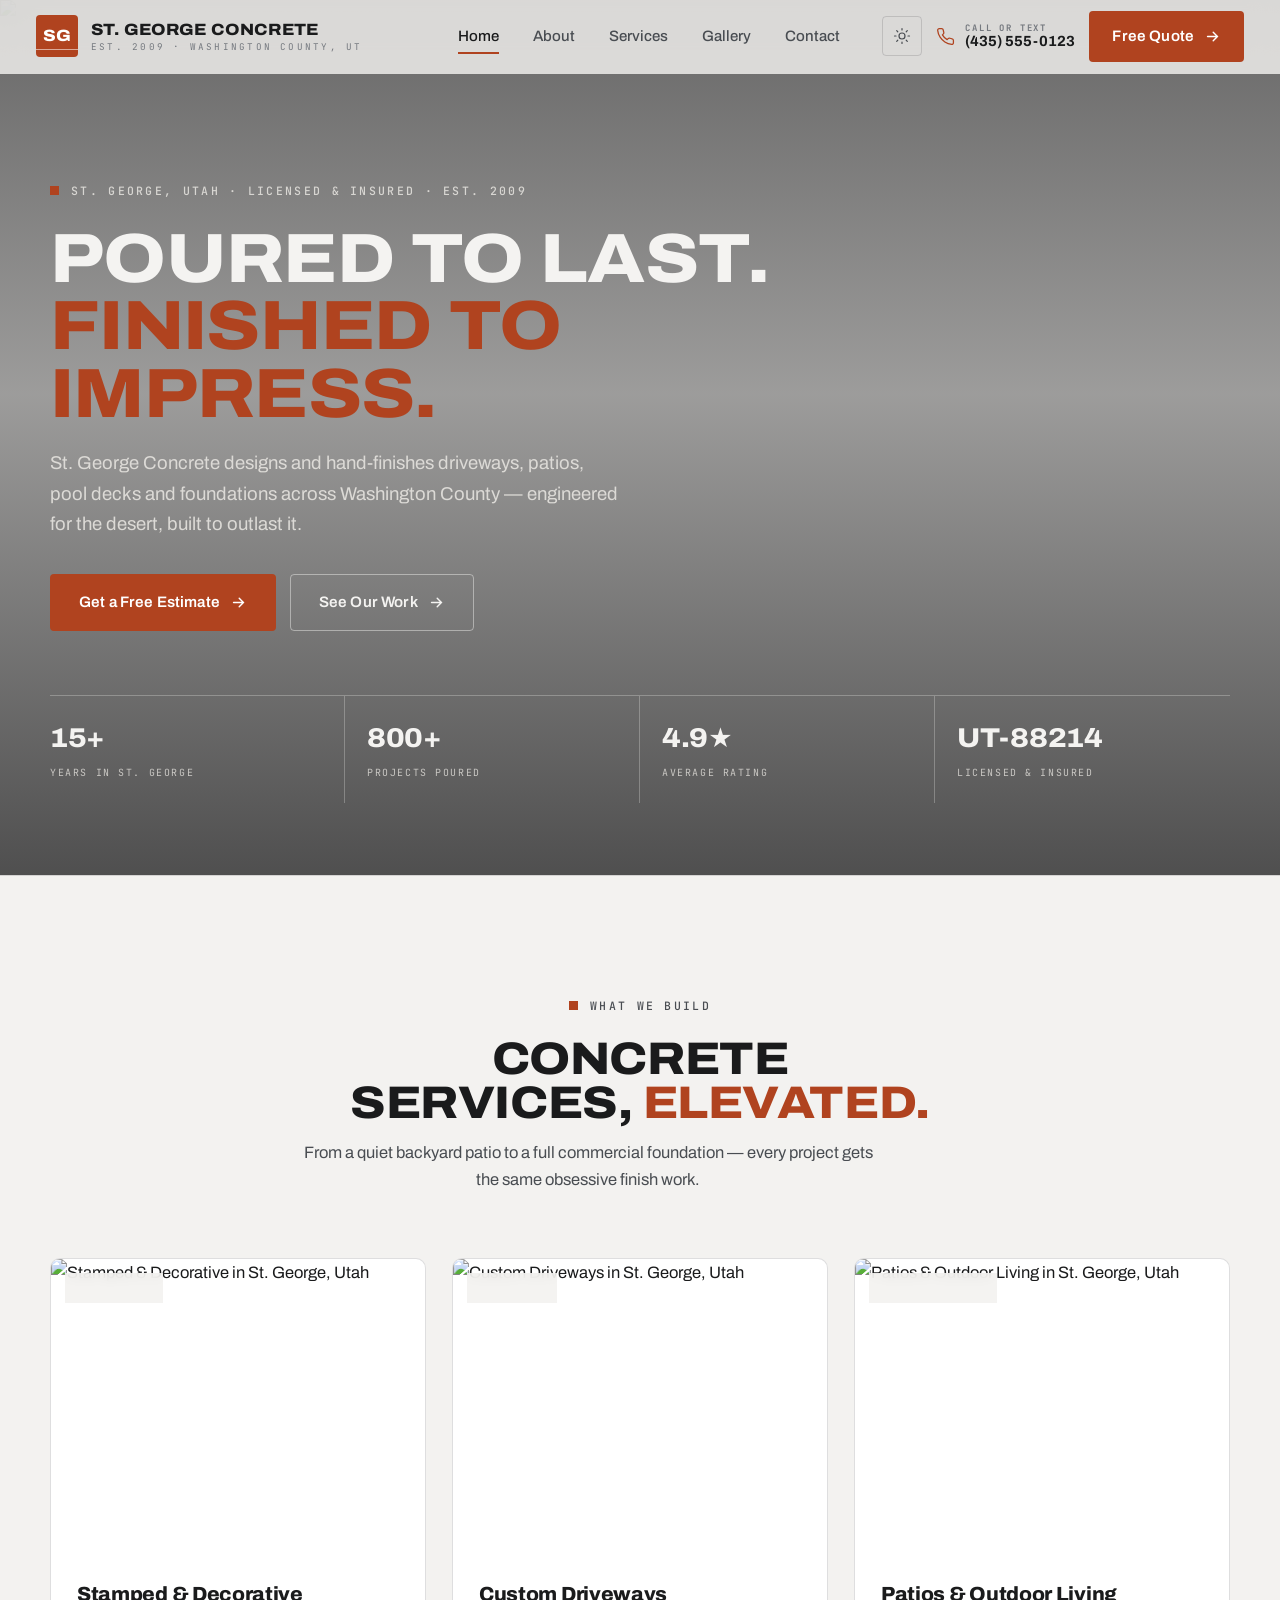
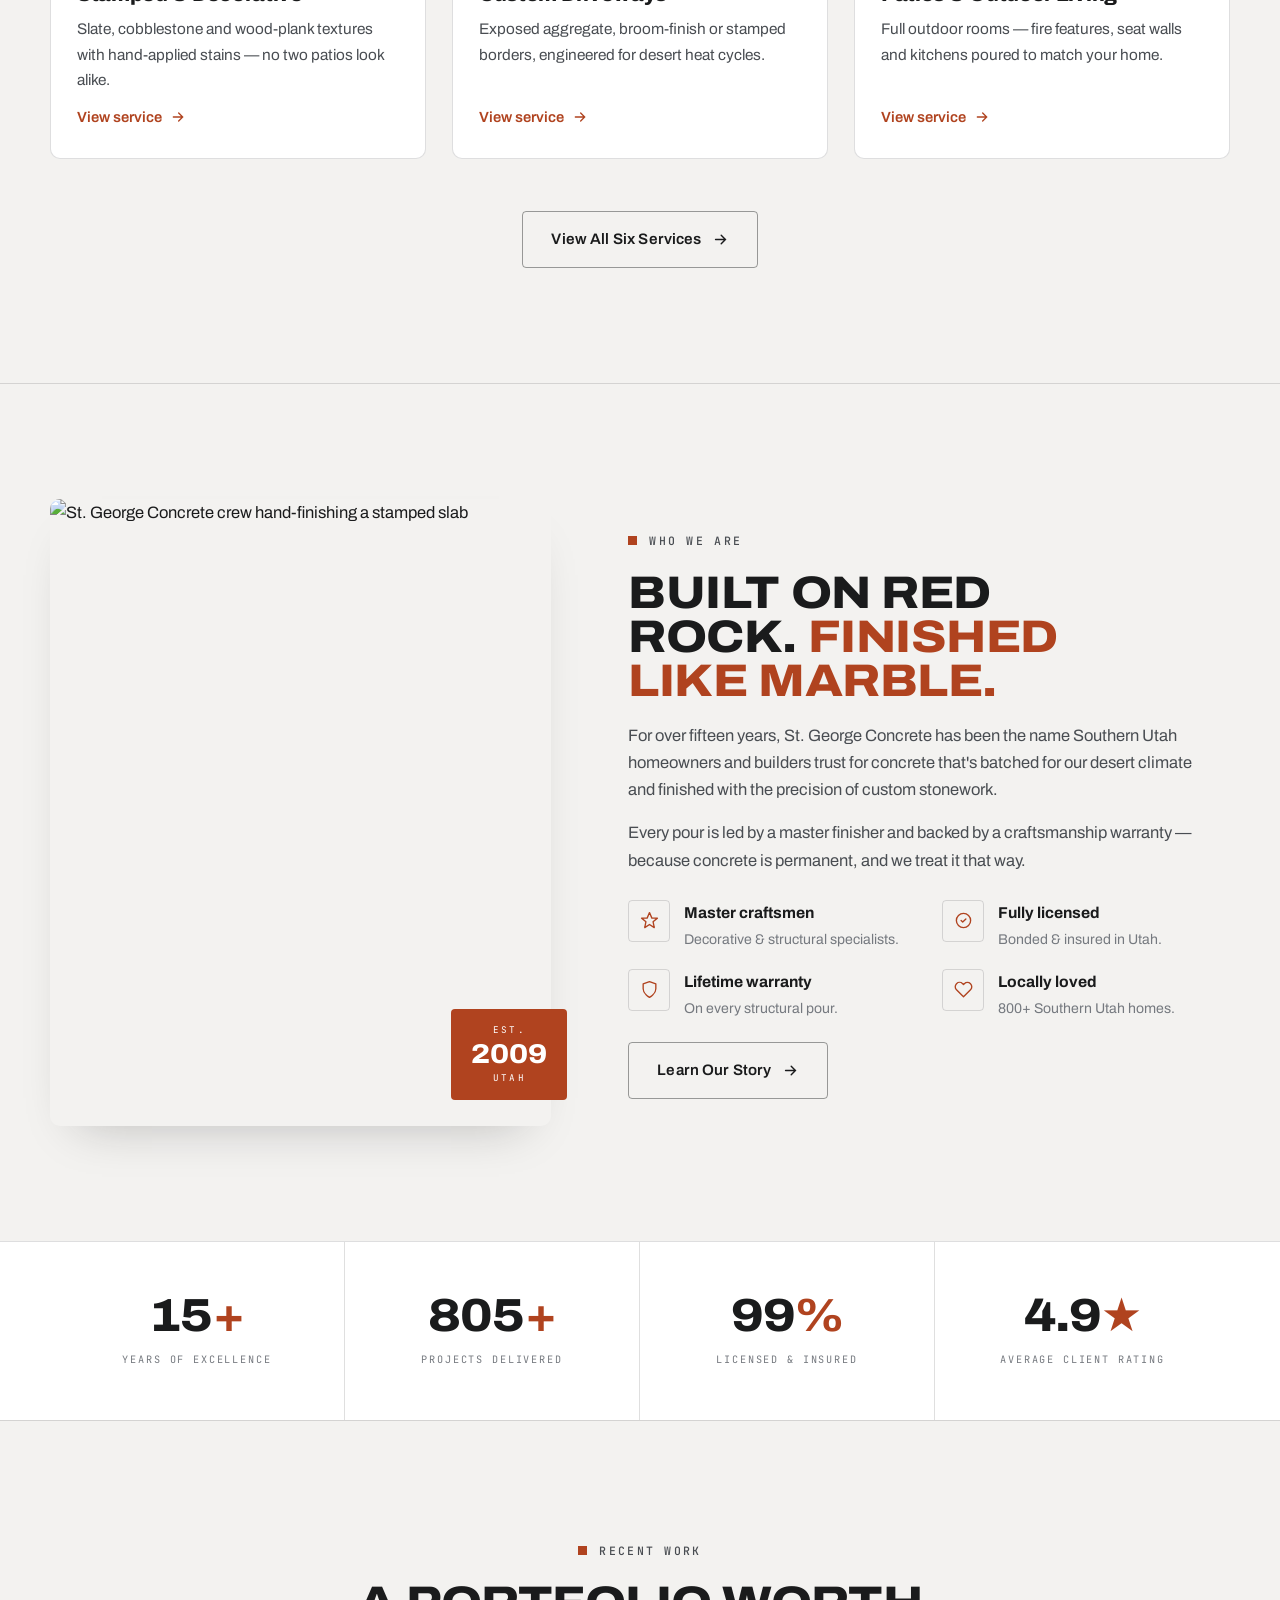
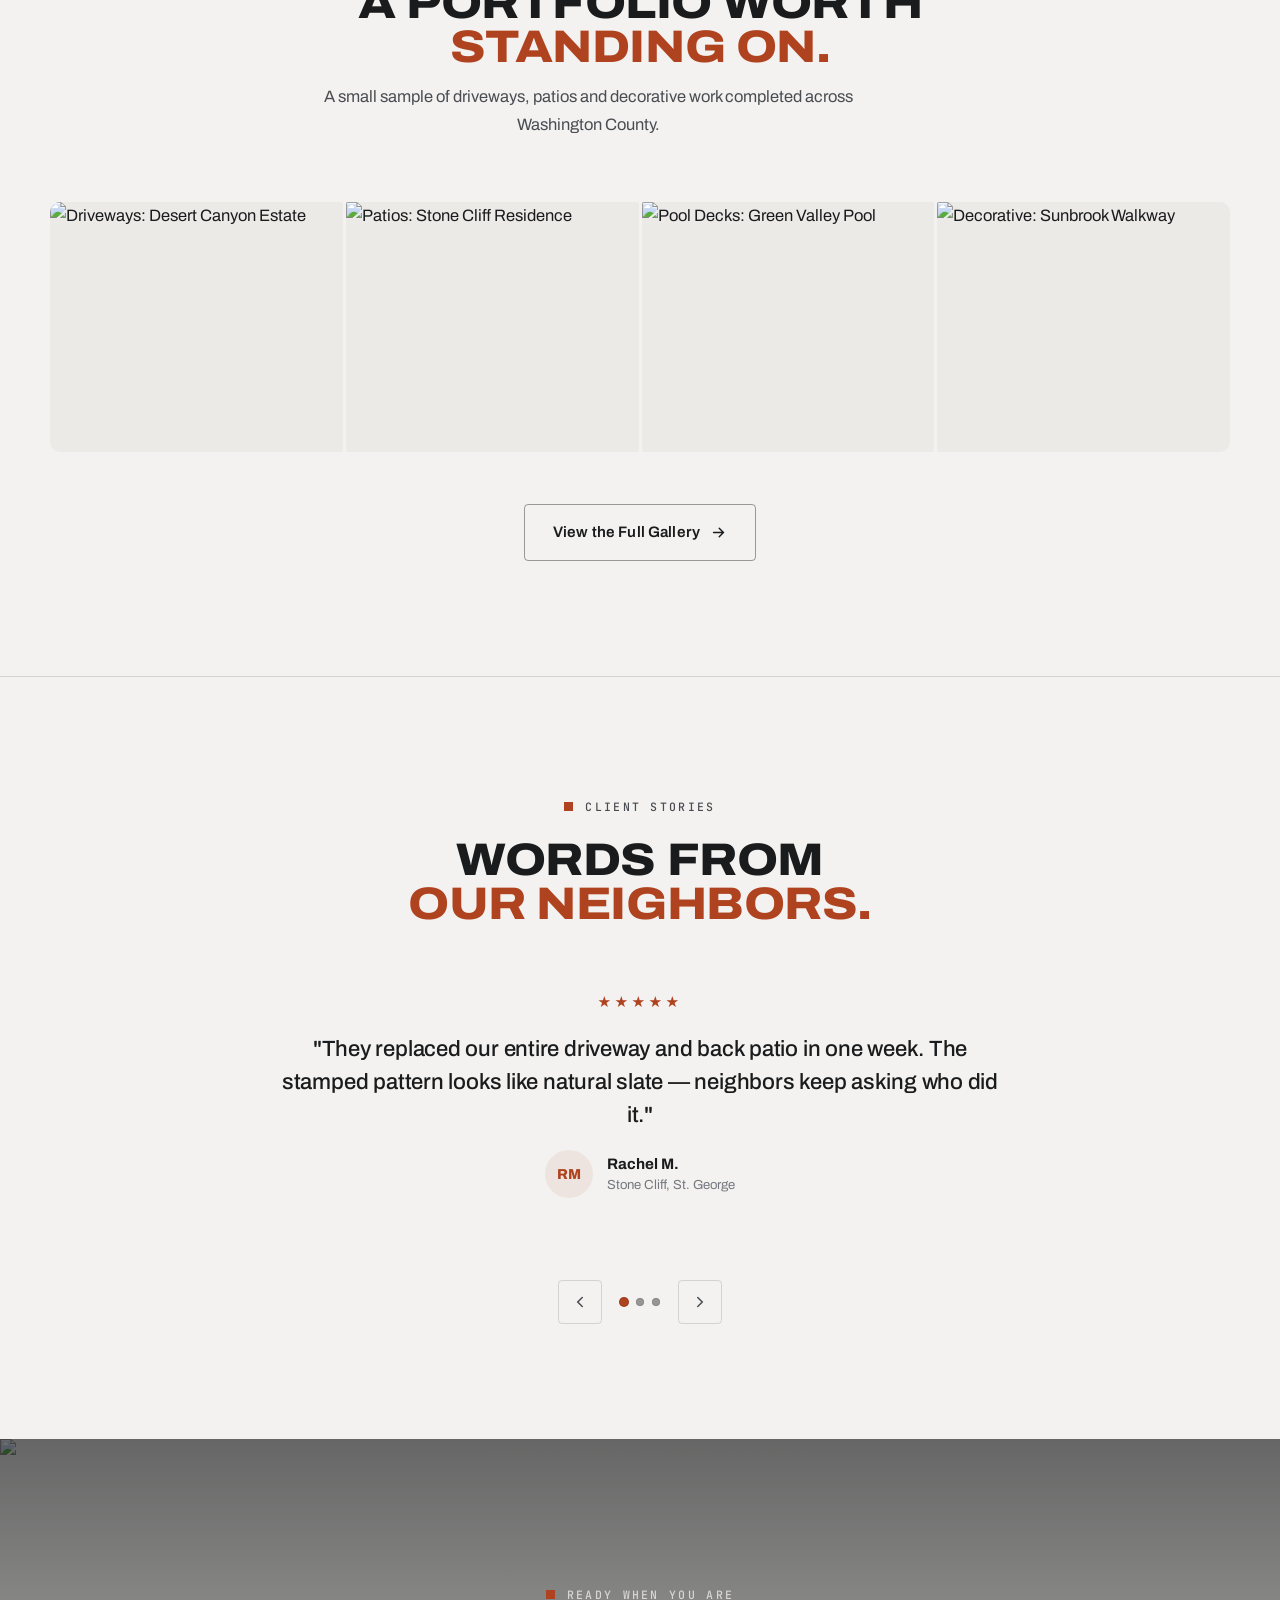
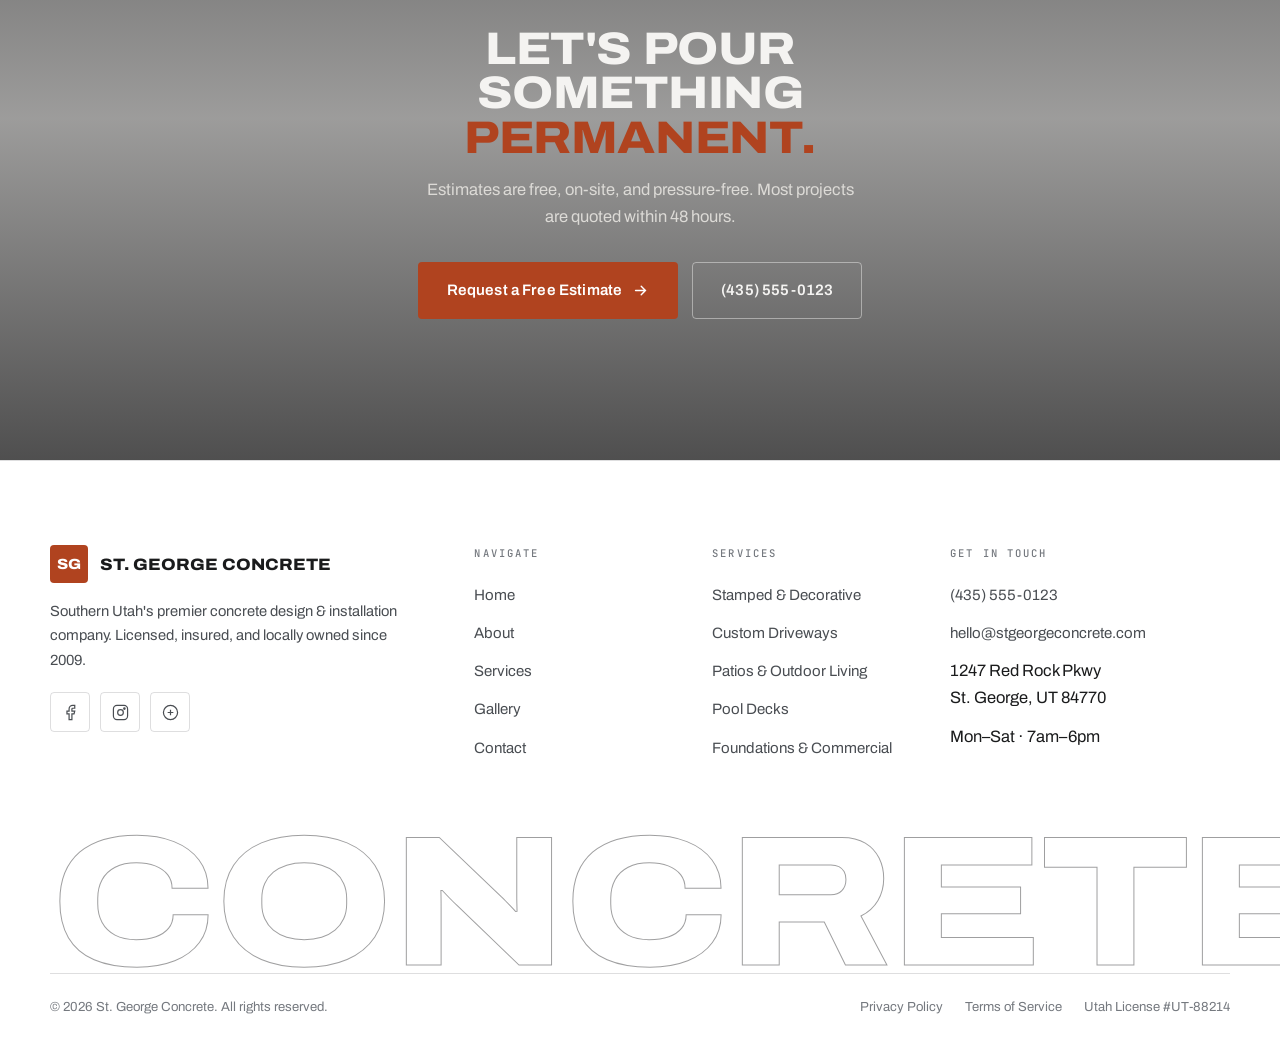
==== index.html @ 63bf6615 "Add files via upload" ====
<!DOCTYPE html>
<html lang="en">
<head>
<meta charset="UTF-8">
<script>(function(){try{var t=localStorage.getItem('sg-theme');if(!t){t=(window.matchMedia&&window.matchMedia('(prefers-color-scheme: dark)').matches)?'dark':'light';}document.documentElement.setAttribute('data-theme',t);}catch(e){document.documentElement.setAttribute('data-theme','light');}})();</script>
<meta name="viewport" content="width=device-width, initial-scale=1.0">
<title>St. George Concrete | Premium Concrete in St. George, Utah</title>
<meta name="description" content="Southern Utah's premier concrete design & installation company. Stamped concrete, driveways, patios, pool decks & more. Licensed, insured, 15+ years.">
<link rel="preconnect" href="https://fonts.googleapis.com">
<link rel="preconnect" href="https://fonts.gstatic.com" crossorigin>
<link href="https://fonts.googleapis.com/css2?family=Archivo:ital,wdth,wght@0,62..125,100..900;1,62..125,100..900&family=JetBrains+Mono:wght@400;500;600&display=swap" rel="stylesheet">
<link rel="icon" href="data:image/svg+xml,%3Csvg xmlns='http://www.w3.org/2000/svg' viewBox='0 0 100 100'%3E%3Crect width='100' height='100' rx='14' fill='%23B0431F'/%3E%3Ctext x='50' y='66' font-size='46' font-family='Arial,Helvetica,sans-serif' font-weight='800' fill='%23ffffff' text-anchor='middle'%3ESG%3C/text%3E%3C/svg%3E">
<link rel="stylesheet" href="styles.css">
</head>
<body>
<a class="skip-link" href="#main">Skip to content</a>
<header id="site-header">
  <div class="container nav-inner">
    <a href="index.html" class="logo" aria-label="St. George Concrete — home">
      <span class="mark" aria-hidden="true">SG</span>
      <span class="word"><b>St. George Concrete</b><small>Est. 2009 · Washington County, UT</small></span>
    </a>
    <nav class="nav-links" aria-label="Primary">
      <a href="index.html" class="active" aria-current="page">Home</a>
      <a href="about.html">About</a>
      <a href="services.html">Services</a>
      <a href="gallery.html">Gallery</a>
      <a href="contact.html">Contact</a>
    </nav>
    <div class="nav-right">
      <button class="theme-toggle" id="themeToggle" aria-label="Toggle light and dark mode" aria-pressed="false">
        <svg class="icon-sun" viewBox="0 0 24 24" fill="none" stroke="currentColor" stroke-width="1.6" stroke-linecap="round" stroke-linejoin="round" aria-hidden="true"><circle cx="12" cy="12" r="4"/><path d="M12 2v2M12 20v2M4.93 4.93l1.41 1.41M17.66 17.66l1.41 1.41M2 12h2M20 12h2M4.93 19.07l1.41-1.41M17.66 6.34l1.41-1.41"/></svg>
        <svg class="icon-moon" viewBox="0 0 24 24" fill="none" stroke="currentColor" stroke-width="1.6" stroke-linecap="round" stroke-linejoin="round" aria-hidden="true"><path d="M21 12.79A9 9 0 1111.21 3 7 7 0 0021 12.79z"/></svg>
      </button>
      <a href="tel:4355550123" class="nav-phone">
        <svg viewBox="0 0 24 24" fill="none" stroke-width="1.6" stroke-linecap="round" stroke-linejoin="round" aria-hidden="true"><path d="M22 16.92v3a2 2 0 0 1-2.18 2 19.79 19.79 0 0 1-8.63-3.07 19.5 19.5 0 0 1-6-6 19.79 19.79 0 0 1-3.07-8.67A2 2 0 0 1 4.11 2h3a2 2 0 0 1 2 1.72c.127.96.361 1.903.7 2.81a2 2 0 0 1-.45 2.11L8.09 9.91a16 16 0 0 0 6 6l1.27-1.27a2 2 0 0 1 2.11-.45c.907.339 1.85.573 2.81.7A2 2 0 0 1 22 16.92z"/></svg>
        <span><small>Call or text</small>(435) 555-0123</span>
      </a>
      <a href="contact.html" class="btn btn-solid" style="padding:12px 22px;">
        <span>Free Quote</span>
        <svg viewBox="0 0 24 24" fill="none" stroke="currentColor" stroke-width="2" stroke-linecap="round" aria-hidden="true"><path d="M5 12h14M13 6l6 6-6 6"/></svg>
      </a>
      <button class="burger" id="burger" aria-label="Open menu" aria-expanded="false" aria-controls="mobilePanel"><span></span><span></span><span></span></button>
    </div>
  </div>
  <div class="mobile-panel" id="mobilePanel">
    <a href="index.html" class="active" aria-current="page">Home</a>
    <a href="about.html">About</a>
    <a href="services.html">Services</a>
    <a href="gallery.html">Gallery</a>
    <a href="contact.html">Contact</a>
    <a href="contact.html" class="btn btn-solid">Get a Free Quote</a>
  </div>
</header>
<div class="overlay-dim" id="overlayDim"></div>

<main id="main">

  <section class="hero">
    <div class="hero-bg">
      <img src="concrete.png" data-file="concrete.png" data-w="1920" data-h="1080" data-label="Hero — luxury stamped concrete patio, wide shot" alt="Luxury stamped concrete patio by St. George Concrete" loading="lazy">
    </div>
    <div class="container hero-inner">
      <div class="eyebrow">St. George, Utah · Licensed &amp; Insured · Est. 2009</div>
      <h1>Poured to last.<br><em>Finished to impress.</em></h1>
      <p class="lead">St. George Concrete designs and hand-finishes driveways, patios, pool decks and foundations across Washington County — engineered for the desert, built to outlast it.</p>
      <div class="hero-cta">
        <a href="contact.html" class="btn btn-solid"><span>Get a Free Estimate</span><svg viewBox="0 0 24 24" fill="none" stroke="currentColor" stroke-width="2" stroke-linecap="round" aria-hidden="true"><path d="M5 12h14M13 6l6 6-6 6"/></svg></a>
        <a href="gallery.html" class="btn btn-outline"><span>See Our Work</span><svg viewBox="0 0 24 24" fill="none" stroke="currentColor" stroke-width="2" stroke-linecap="round" aria-hidden="true"><path d="M5 12h14M13 6l6 6-6 6"/></svg></a>
      </div>
      <div class="hero-ticket">
        <div class="cell"><b>15+</b><span>Years in St. George</span></div>
        <div class="cell"><b>800+</b><span>Projects poured</span></div>
        <div class="cell"><b>4.9★</b><span>Average rating</span></div>
        <div class="cell"><b>UT-88214</b><span>Licensed &amp; insured</span></div>
      </div>
    </div>
  </section>

  <section class="section">
    <div class="container">
      <div class="section-head center reveal">
        <div class="eyebrow">What we build</div>
        <h2 class="section-title">Concrete services, <em>elevated.</em></h2>
        <p class="section-sub">From a quiet backyard patio to a full commercial foundation — every project gets the same obsessive finish work.</p>
      </div>
      <div class="services-grid">
        <article class="service-card reveal-scale d1">
          <div class="service-media">
            <img src="concrete3.png" data-file="concrete3.png" data-w="800" data-h="640" data-label="Service — Decorative" alt="Stamped &amp; Decorative in St. George, Utah" loading="lazy">
            <span class="service-tag">Decorative</span>
          </div>
          <div class="service-body">
            <h3>Stamped &amp; Decorative</h3>
            <p>Slate, cobblestone and wood-plank textures with hand-applied stains — no two patios look alike.</p>
            <a href="services.html" class="service-link"><span>View service</span><svg viewBox="0 0 24 24" fill="none" stroke="currentColor" stroke-width="2" stroke-linecap="round" aria-hidden="true"><path d="M5 12h14M13 6l6 6-6 6"/></svg></a>
          </div>
        </article>

        <article class="service-card reveal-scale d2">
          <div class="service-media">
            <img src="concrete4.png" data-file="concrete4.png" data-w="800" data-h="640" data-label="Service — Driveways" alt="Custom Driveways in St. George, Utah" loading="lazy">
            <span class="service-tag">Driveways</span>
          </div>
          <div class="service-body">
            <h3>Custom Driveways</h3>
            <p>Exposed aggregate, broom-finish or stamped borders, engineered for desert heat cycles.</p>
            <a href="services.html" class="service-link"><span>View service</span><svg viewBox="0 0 24 24" fill="none" stroke="currentColor" stroke-width="2" stroke-linecap="round" aria-hidden="true"><path d="M5 12h14M13 6l6 6-6 6"/></svg></a>
          </div>
        </article>

        <article class="service-card reveal-scale d3">
          <div class="service-media">
            <img src="concrete5.png" data-file="concrete5.png" data-w="800" data-h="640" data-label="Service — Outdoor living" alt="Patios &amp; Outdoor Living in St. George, Utah" loading="lazy">
            <span class="service-tag">Outdoor living</span>
          </div>
          <div class="service-body">
            <h3>Patios &amp; Outdoor Living</h3>
            <p>Full outdoor rooms — fire features, seat walls and kitchens poured to match your home.</p>
            <a href="services.html" class="service-link"><span>View service</span><svg viewBox="0 0 24 24" fill="none" stroke="currentColor" stroke-width="2" stroke-linecap="round" aria-hidden="true"><path d="M5 12h14M13 6l6 6-6 6"/></svg></a>
          </div>
        </article>

      </div>
      <div style="text-align:center; margin-top:52px;">
        <a href="services.html" class="btn btn-outline"><span>View All Six Services</span><svg viewBox="0 0 24 24" fill="none" stroke="currentColor" stroke-width="2" stroke-linecap="round" aria-hidden="true"><path d="M5 12h14M13 6l6 6-6 6"/></svg></a>
      </div>
    </div>
  </section>

  <section class="section">
    <div class="container about-grid">
      <div class="about-media reveal-left">
        <div class="img-wrap">
          <img src="concrete2.png" data-file="concrete2.png" data-w="900" data-h="1125" data-label="About — crew finishing a stamped concrete slab" alt="St. George Concrete crew hand-finishing a stamped slab" loading="lazy">
        </div>
        <div class="about-badge"><span>EST.</span><b>2009</b><span>UTAH</span></div>
      </div>
      <div class="about-copy reveal-right">
        <div class="eyebrow">Who we are</div>
        <h2 class="section-title">Built on red rock. <em>Finished like marble.</em></h2>
        <p>For over fifteen years, St. George Concrete has been the name Southern Utah homeowners and builders trust for concrete that's batched for our desert climate and finished with the precision of custom stonework.</p>
        <p>Every pour is led by a master finisher and backed by a craftsmanship warranty — because concrete is permanent, and we treat it that way.</p>
        <div class="about-points">
          <div class="about-point">
            <div class="ic"><svg viewBox="0 0 24 24" fill="none" stroke="currentColor" stroke-width="1.7" stroke-linecap="round" stroke-linejoin="round" aria-hidden="true"><path d="M12 2l3 7h7l-5.5 4.5L18 21l-6-4-6 4 1.5-7.5L2 9h7z"/></svg></div>
            <div><b>Master craftsmen</b><p>Decorative &amp; structural specialists.</p></div>
          </div>
          <div class="about-point">
            <div class="ic"><svg viewBox="0 0 24 24" fill="none" stroke="currentColor" stroke-width="1.7" stroke-linecap="round" stroke-linejoin="round" aria-hidden="true"><circle cx="12" cy="12" r="9"/><path d="M9 12l2 2 4-4"/></svg></div>
            <div><b>Fully licensed</b><p>Bonded &amp; insured in Utah.</p></div>
          </div>
          <div class="about-point">
            <div class="ic"><svg viewBox="0 0 24 24" fill="none" stroke="currentColor" stroke-width="1.7" stroke-linecap="round" stroke-linejoin="round" aria-hidden="true"><path d="M12 22s8-4.5 8-11V5l-8-3-8 3v6c0 6.5 8 11 8 11z"/></svg></div>
            <div><b>Lifetime warranty</b><p>On every structural pour.</p></div>
          </div>
          <div class="about-point">
            <div class="ic"><svg viewBox="0 0 24 24" fill="none" stroke="currentColor" stroke-width="1.7" stroke-linecap="round" stroke-linejoin="round" aria-hidden="true"><path d="M20.84 4.61a5.5 5.5 0 0 0-7.78 0L12 5.67l-1.06-1.06a5.5 5.5 0 1 0-7.78 7.78L12 21.23l8.84-8.84a5.5 5.5 0 0 0 0-7.78z"/></svg></div>
            <div><b>Locally loved</b><p>800+ Southern Utah homes.</p></div>
          </div>
        </div>
        <a href="about.html" class="btn btn-outline" style="margin-top:14px;"><span>Learn Our Story</span><svg viewBox="0 0 24 24" fill="none" stroke="currentColor" stroke-width="2" stroke-linecap="round" aria-hidden="true"><path d="M5 12h14M13 6l6 6-6 6"/></svg></a>
      </div>
    </div>
  </section>

  <section class="stats-band">
    <div class="container stats-grid">
      <div class="stat-card reveal"><div class="stat-num"><span class="count" data-target="15">0</span><span class="suffix">+</span></div><div class="stat-label">Years of excellence</div></div>
      <div class="stat-card reveal d1"><div class="stat-num"><span class="count" data-target="812">0</span><span class="suffix">+</span></div><div class="stat-label">Projects delivered</div></div>
      <div class="stat-card reveal d2"><div class="stat-num"><span class="count" data-target="100">0</span><span class="suffix">%</span></div><div class="stat-label">Licensed &amp; insured</div></div>
      <div class="stat-card reveal d3"><div class="stat-num"><span class="count" data-target="49" data-decimal="1">0</span><span class="suffix">★</span></div><div class="stat-label">Average client rating</div></div>
    </div>
  </section>

  <section class="section">
    <div class="container">
      <div class="section-head center reveal">
        <div class="eyebrow">Recent work</div>
        <h2 class="section-title">A portfolio worth <em>standing on.</em></h2>
        <p class="section-sub">A small sample of driveways, patios and decorative work completed across Washington County.</p>
      </div>
      <div class="gallery-grid g-4 reveal">
        <a class="gallery-item" data-cat="driveways" href="gallery.html" aria-label="Driveways: Desert Canyon Estate — open gallery">
          <img src="concrete9.png" data-file="concrete9.png" data-w="800" data-h="1000" data-label="Gallery — Desert Canyon Estate" alt="Driveways: Desert Canyon Estate" loading="lazy">
          <div class="gallery-overlay"><div class="cat">Driveways</div><div class="ti">Desert Canyon Estate</div></div>
        </a>

        <a class="gallery-item" data-cat="patios" href="gallery.html" aria-label="Patios: Stone Cliff Residence — open gallery">
          <img src="concrete10.png" data-file="concrete10.png" data-w="1000" data-h="640" data-label="Gallery — Stone Cliff Residence" alt="Patios: Stone Cliff Residence" loading="lazy">
          <div class="gallery-overlay"><div class="cat">Patios</div><div class="ti">Stone Cliff Residence</div></div>
        </a>

        <a class="gallery-item" data-cat="pool-decks" href="gallery.html" aria-label="Pool Decks: Green Valley Pool — open gallery">
          <img src="concrete11.png" data-file="concrete11.png" data-w="700" data-h="640" data-label="Gallery — Green Valley Pool" alt="Pool Decks: Green Valley Pool" loading="lazy">
          <div class="gallery-overlay"><div class="cat">Pool Decks</div><div class="ti">Green Valley Pool</div></div>
        </a>

        <a class="gallery-item" data-cat="decorative" href="gallery.html" aria-label="Decorative: Sunbrook Walkway — open gallery">
          <img src="concrete12.png" data-file="concrete12.png" data-w="700" data-h="640" data-label="Gallery — Sunbrook Walkway" alt="Decorative: Sunbrook Walkway" loading="lazy">
          <div class="gallery-overlay"><div class="cat">Decorative</div><div class="ti">Sunbrook Walkway</div></div>
        </a>

      </div>
      <div style="text-align:center; margin-top:52px;">
        <a href="gallery.html" class="btn btn-outline"><span>View the Full Gallery</span><svg viewBox="0 0 24 24" fill="none" stroke="currentColor" stroke-width="2" stroke-linecap="round" aria-hidden="true"><path d="M5 12h14M13 6l6 6-6 6"/></svg></a>
      </div>
    </div>
  </section>

  <section class="section">
    <div class="container">
      <div class="section-head center reveal">
        <div class="eyebrow">Client stories</div>
        <h2 class="section-title">Words from <em>our neighbors.</em></h2>
      </div>
      <div class="tm-wrap reveal">
        <div class="tm-track" id="tmTrack">
          <div class="tm-slide active">
            <div class="tm-stars" aria-hidden="true">★★★★★</div>
            <p class="quote">"They replaced our entire driveway and back patio in one week. The stamped pattern looks like natural slate — neighbors keep asking who did it."</p>
            <div class="tm-person">
              <span class="initials" aria-hidden="true">RM</span>
              <div class="who"><b>Rachel M.</b><span>Stone Cliff, St. George</span></div>
            </div>
          </div>
          <div class="tm-slide">
            <div class="tm-stars" aria-hidden="true">★★★★★</div>
            <p class="quote">"Best bid, cleanest job site, and they finished a full day ahead of schedule. Our pool deck stays cool even in August."</p>
            <div class="tm-person">
              <span class="initials" aria-hidden="true">DT</span>
              <div class="who"><b>Derek T.</b><span>Green Valley, St. George</span></div>
            </div>
          </div>
          <div class="tm-slide">
            <div class="tm-stars" aria-hidden="true">★★★★★</div>
            <p class="quote">"As a builder I've used a lot of crews. St. George Concrete is the only one I trust on foundations for custom homes."</p>
            <div class="tm-person">
              <span class="initials" aria-hidden="true">ML</span>
              <div class="who"><b>Marcus L.</b><span>General Contractor, Washington</span></div>
            </div>
          </div>
        </div>
        <div class="tm-nav">
          <button id="tmPrev" aria-label="Previous testimonial"><svg viewBox="0 0 24 24" fill="none" stroke="currentColor" stroke-width="2" stroke-linecap="round" aria-hidden="true"><path d="M15 18l-6-6 6-6"/></svg></button>
          <div class="tm-dots" id="tmDots"></div>
          <button id="tmNext" aria-label="Next testimonial"><svg viewBox="0 0 24 24" fill="none" stroke="currentColor" stroke-width="2" stroke-linecap="round" aria-hidden="true"><path d="M9 18l6-6-6-6"/></svg></button>
        </div>
      </div>
    </div>
  </section>

  <section class="cta-banner">
    <div class="cta-bg">
      <img src="concrete15.png" data-file="concrete15.png" data-w="1920" data-h="1200" data-label="CTA banner — dusk shot of finished driveway" alt="Finished stamped concrete driveway at dusk" loading="lazy">
    </div>
    <div class="container cta-content reveal">
      <div class="eyebrow">Ready when you are</div>
      <h2 class="section-title">Let's pour something <em>permanent.</em></h2>
      <p>Estimates are free, on-site, and pressure-free. Most projects are quoted within 48 hours.</p>
      <div class="cta-actions">
        <a href="contact.html" class="btn btn-solid"><span>Request a Free Estimate</span><svg viewBox="0 0 24 24" fill="none" stroke="currentColor" stroke-width="2" stroke-linecap="round" aria-hidden="true"><path d="M5 12h14M13 6l6 6-6 6"/></svg></a>
        <a href="tel:4355550123" class="btn btn-outline"><span>(435) 555-0123</span></a>
      </div>
    </div>
  </section>

</main>

<footer>
  <div class="container">
    <div class="footer-grid">
      <div class="footer-col">
        <div class="footer-logo"><span class="mark" aria-hidden="true">SG</span> St. George Concrete</div>
        <p>Southern Utah's premier concrete design &amp; installation company. Licensed, insured, and locally owned since 2009.</p>
        <div class="footer-social">
          <a href="#" aria-label="Facebook"><svg viewBox="0 0 24 24" fill="none" stroke="currentColor" stroke-width="1.7" aria-hidden="true"><path d="M18 2h-3a5 5 0 00-5 5v3H7v4h3v8h4v-8h3l1-4h-4V7a1 1 0 011-1h3z"/></svg></a>
          <a href="#" aria-label="Instagram"><svg viewBox="0 0 24 24" fill="none" stroke="currentColor" stroke-width="1.7" aria-hidden="true"><rect x="2" y="2" width="20" height="20" rx="5"/><circle cx="12" cy="12" r="4"/><circle cx="17.5" cy="6.5" r="1"/></svg></a>
          <a href="#" aria-label="Google Business Profile"><svg viewBox="0 0 24 24" fill="none" stroke="currentColor" stroke-width="1.7" aria-hidden="true"><circle cx="12" cy="12" r="10"/><path d="M12 8v8M8 12h8"/></svg></a>
        </div>
      </div>
      <div class="footer-col">
        <h5>Navigate</h5>
        <ul>
          <li><a href="index.html">Home</a></li>
          <li><a href="about.html">About</a></li>
          <li><a href="services.html">Services</a></li>
          <li><a href="gallery.html">Gallery</a></li>
          <li><a href="contact.html">Contact</a></li>
        </ul>
      </div>
      <div class="footer-col">
        <h5>Services</h5>
        <ul>
          <li><a href="services.html">Stamped &amp; Decorative</a></li>
          <li><a href="services.html">Custom Driveways</a></li>
          <li><a href="services.html">Patios &amp; Outdoor Living</a></li>
          <li><a href="services.html">Pool Decks</a></li>
          <li><a href="services.html">Foundations &amp; Commercial</a></li>
        </ul>
      </div>
      <div class="footer-col">
        <h5>Get in touch</h5>
        <ul>
          <li><a href="tel:4355550123">(435) 555-0123</a></li>
          <li><a href="mailto:hello@stgeorgeconcrete.com">hello@stgeorgeconcrete.com</a></li>
          <li>1247 Red Rock Pkwy<br>St. George, UT 84770</li>
          <li>Mon–Sat · 7am–6pm</li>
        </ul>
      </div>
    </div>
    <div class="footer-big-word" aria-hidden="true">CONCRETE</div>
    <div class="footer-bottom">
      <p>© <span id="year">2026</span> St. George Concrete. All rights reserved.</p>
      <div class="legal">
        <a href="#">Privacy Policy</a>
        <a href="#">Terms of Service</a>
        <a href="#">Utah License #UT-88214</a>
      </div>
    </div>
  </div>
</footer>

<button id="top-btn" aria-label="Back to top">
  <svg viewBox="0 0 24 24" fill="none" stroke="currentColor" stroke-width="2" stroke-linecap="round" aria-hidden="true"><path d="M12 19V5M5 12l7-7 7 7"/></svg>
</button>

<script src="script.js"></script>
</body>
</html>
---- styles.css ----
/* ============================================================
   ST. GEORGE CONCRETE — site stylesheet
   Design system: "Scored Slab" — concrete-panel layout with
   control-joint hairlines, batch-ticket mono labels, and a
   red-rock oxide accent (St. George sandstone).
   ------------------------------------------------------------
   BRAND — edit these two blocks to match the client logo.
   ============================================================ */

:root{
  /* Light theme (default) */
  --bg:#F3F2F0;            /* slab white */
  --surface:#FFFFFF;       /* poured white */
  --surface-2:#EBEAE7;     /* cured gray */
  --ink:#1A1B1C;           /* formwork charcoal */
  --ink-2:#494D52;
  --muted:#75797F;
  --line:rgba(26,27,28,.14);
  --line-strong:rgba(26,27,28,.42);
  --accent:#B0431F;        /* red-rock oxide */
  --accent-hover:#9A3818;
  --on-accent:#FFFFFF;
  --accent-soft:rgba(176,67,31,.08);
  --scrim:linear-gradient(180deg,rgba(16,16,17,.62) 0%,rgba(16,16,17,.38) 45%,rgba(16,16,17,.72) 100%);
  --shadow:0 24px 48px -28px rgba(20,20,22,.28);
  --header-h:74px;
  --r:4px; --r-lg:10px;
  --ease:cubic-bezier(.22,.8,.24,1);
}
html[data-theme="dark"]{
  --bg:#101112;            /* night pour */
  --surface:#17181A;
  --surface-2:#1E2023;
  --ink:#F1F0ED;
  --ink-2:#C0C3C7;
  --muted:#8E9298;
  --line:rgba(241,240,237,.13);
  --line-strong:rgba(241,240,237,.38);
  --accent:#E05F36;
  --accent-hover:#EE744E;
  --on-accent:#141414;     /* safety-sign: dark text on oxide */
  --accent-soft:rgba(224,95,54,.13);
  --scrim:linear-gradient(180deg,rgba(10,10,11,.72) 0%,rgba(10,10,11,.46) 45%,rgba(10,10,11,.82) 100%);
  --shadow:0 24px 48px -26px rgba(0,0,0,.6);
}

/* ---------- Base ---------- */
*,*::before,*::after{box-sizing:border-box;margin:0;padding:0}
html{scroll-behavior:smooth;overflow-x:clip}
body{
  font-family:"Archivo",system-ui,-apple-system,"Segoe UI",sans-serif;
  font-size:16.5px;line-height:1.65;
  background:var(--bg);color:var(--ink);
  -webkit-font-smoothing:antialiased;overflow-x:clip;
  transition:background-color .35s var(--ease),color .35s var(--ease);
}
img,svg,video{max-width:100%;display:block}
img{height:auto}
a{color:inherit;text-decoration:none}
ul{list-style:none}
button{font:inherit;color:inherit;background:none;border:0;cursor:pointer}
input,select,textarea{font:inherit;color:inherit}
::selection{background:var(--accent);color:var(--on-accent)}
:focus-visible{outline:2px solid var(--accent);outline-offset:3px;border-radius:2px}

.container{width:min(1180px,100% - clamp(40px,8vw,80px));margin-inline:auto}
.skip-link{position:fixed;top:-60px;left:16px;z-index:200;background:var(--accent);color:var(--on-accent);
  padding:10px 18px;border-radius:var(--r);font-weight:600;transition:top .2s}
.skip-link:focus{top:12px}

/* ---------- Type ---------- */
.mono{font-family:"JetBrains Mono",ui-monospace,monospace}
h1,h2,h3,h4{font-weight:800;line-height:1.05;letter-spacing:-.015em;text-wrap:balance}
h1,.section-title{
  font-stretch:112%;text-transform:uppercase;line-height:.97;letter-spacing:-.01em;
}
h1{font-size:clamp(2.35rem,6.2vw,4.35rem)}
.section-title{font-size:clamp(1.75rem,4vw,2.85rem)}
h1 em,.section-title em{font-style:normal;color:var(--accent)}
h3{font-size:1.28rem}
p{max-width:64ch}

.eyebrow{
  font-family:"JetBrains Mono",ui-monospace,monospace;
  font-size:.72rem;font-weight:500;letter-spacing:.2em;text-transform:uppercase;
  color:var(--ink-2);display:inline-flex;align-items:center;gap:12px;
}
.eyebrow::before{content:"";width:9px;height:9px;background:var(--accent);flex:none}
.center .eyebrow{justify-content:center}

.section{padding:clamp(72px,9vw,116px) 0;border-top:1px solid var(--line)} /* control joint */
.section-head{max-width:680px;margin-bottom:clamp(40px,5vw,64px)}
.section-head.center{margin-inline:auto;text-align:center}
.section-head .section-title{margin:18px 0 14px}
.section-sub{color:var(--ink-2)}

/* ---------- Buttons ---------- */
.btn{
  display:inline-flex;align-items:center;gap:10px;
  padding:15px 28px;border-radius:var(--r);
  font-weight:600;font-size:.95rem;letter-spacing:.01em;
  border:1px solid transparent;transition:all .25s var(--ease);white-space:nowrap;
}
.btn svg{width:17px;height:17px;flex:none;transition:transform .25s var(--ease)}
.btn:hover svg{transform:translateX(4px)}
.btn-solid{background:var(--accent);color:var(--on-accent)}
.btn-solid:hover{background:var(--accent-hover)}
.btn-outline{border-color:var(--line-strong);color:var(--ink)}
.btn-outline:hover{border-color:var(--accent);color:var(--accent)}
.btn-block{width:100%;justify-content:center}

/* ---------- Header ---------- */
#site-header{
  position:fixed;inset:0 0 auto;z-index:100;height:var(--header-h);
  display:flex;align-items:center;
  background:color-mix(in srgb,var(--bg) 82%,transparent);
  -webkit-backdrop-filter:blur(14px);backdrop-filter:blur(14px);
  border-bottom:1px solid transparent;transition:border-color .3s,background .3s;
}
#site-header.scrolled{border-bottom-color:var(--line)}
.nav-inner{display:flex;align-items:center;gap:28px;width:min(1320px,100% - clamp(32px,6vw,72px))}

.logo{display:flex;align-items:center;gap:13px;margin-right:auto}
.logo .mark{
  width:42px;height:42px;flex:none;display:grid;place-items:center;
  background:var(--accent);color:var(--on-accent);border-radius:var(--r);
  font-weight:800;font-stretch:112%;font-size:1.02rem;letter-spacing:.01em;
  position:relative;overflow:hidden;
}
.logo .mark::after{content:"";position:absolute;left:0;right:0;bottom:7px;height:1px;background:color-mix(in srgb,var(--on-accent) 55%,transparent)}
.logo .word{display:flex;flex-direction:column;line-height:1.1}
.logo .word b{font-weight:800;font-stretch:110%;text-transform:uppercase;font-size:1.02rem;letter-spacing:.01em}
.logo .word small{font-family:"JetBrains Mono",monospace;font-size:.58rem;letter-spacing:.24em;color:var(--muted);text-transform:uppercase;margin-top:3px}

.nav-links{display:flex;gap:6px}
.nav-links a{
  padding:9px 14px;border-radius:var(--r);font-weight:500;font-size:.94rem;color:var(--ink-2);
  transition:color .2s,background .2s;position:relative;
}
.nav-links a:hover{color:var(--ink)}
.nav-links a.active{color:var(--ink)}
.nav-links a.active::after{
  content:"";position:absolute;left:14px;right:14px;bottom:4px;height:2px;background:var(--accent);
}
.nav-right{display:flex;align-items:center;gap:14px}

.theme-toggle{
  width:40px;height:40px;border:1px solid var(--line);border-radius:var(--r);
  display:grid;place-items:center;transition:border-color .2s,color .2s;color:var(--ink-2);
}
.theme-toggle:hover{border-color:var(--line-strong);color:var(--ink)}
.theme-toggle svg{width:18px;height:18px;grid-area:1/1;transition:opacity .25s,transform .35s var(--ease)}
.theme-toggle .icon-moon{opacity:0;transform:rotate(-40deg) scale(.6)}
html[data-theme="dark"] .theme-toggle .icon-moon{opacity:1;transform:none}
html[data-theme="dark"] .theme-toggle .icon-sun{opacity:0;transform:rotate(40deg) scale(.6)}

.nav-phone{display:flex;align-items:center;gap:10px;color:var(--ink)}
.nav-phone svg{width:19px;height:19px;stroke:var(--accent)}
.nav-phone span{display:flex;flex-direction:column;line-height:1.15;font-weight:700;font-size:.92rem}
.nav-phone small{font-family:"JetBrains Mono",monospace;font-size:.56rem;letter-spacing:.2em;color:var(--muted);text-transform:uppercase}

.burger{display:none;width:42px;height:42px;border:1px solid var(--line);border-radius:var(--r);
  flex-direction:column;justify-content:center;align-items:center;gap:5px}
.burger span{width:18px;height:2px;background:var(--ink);transition:transform .3s var(--ease),opacity .2s}
.burger.open span:nth-child(1){transform:translateY(7px) rotate(45deg)}
.burger.open span:nth-child(2){opacity:0}
.burger.open span:nth-child(3){transform:translateY(-7px) rotate(-45deg)}

.mobile-panel{
  position:fixed;top:var(--header-h);left:0;right:0;z-index:99;
  background:var(--surface);border-bottom:1px solid var(--line);
  display:flex;flex-direction:column;padding:14px clamp(20px,6vw,36px) 26px;gap:2px;
  transform:translateY(-8px);opacity:0;visibility:hidden;transition:all .3s var(--ease);
}
.mobile-panel.open{transform:none;opacity:1;visibility:visible}
.mobile-panel a{padding:13px 6px;font-weight:600;border-bottom:1px solid var(--line);color:var(--ink-2)}
.mobile-panel a.active{color:var(--accent)}
.mobile-panel .btn{margin-top:16px;border:0;justify-content:center}
.overlay-dim{position:fixed;inset:0;z-index:98;background:rgba(10,10,11,.45);
  opacity:0;visibility:hidden;transition:opacity .3s}
.overlay-dim.show{opacity:1;visibility:visible}

/* ---------- Hero (home) ---------- */
.hero{position:relative;min-height:min(92svh,860px);display:flex;flex-direction:column;justify-content:flex-end;color:#F4F3F1}
.hero-bg,.cta-bg{position:absolute;inset:0;z-index:-1;overflow:hidden}
.hero-bg img,.cta-bg img{width:100%;height:100%;object-fit:cover}
.hero-bg::after,.cta-bg::after{content:"";position:absolute;inset:0;background:var(--scrim)}
.hero-inner{padding:calc(var(--header-h) + clamp(56px,8vw,110px)) 0 clamp(48px,6vw,72px)}
.hero .eyebrow{color:#D8D6D2}
.hero .eyebrow::before{background:var(--accent)}
.hero h1{margin:22px 0 20px;max-width:15ch}
.hero .lead{font-size:clamp(1.02rem,1.5vw,1.16rem);color:#DCDAD6;max-width:52ch;margin-bottom:34px}
.hero-cta{display:flex;gap:14px;flex-wrap:wrap}
.hero .btn-outline{border-color:rgba(244,243,241,.45);color:#F4F3F1}
.hero .btn-outline:hover{border-color:#F4F3F1;color:#fff}

/* batch-ticket stat strip */
.hero-ticket{
  border-top:1px solid rgba(244,243,241,.28);margin-top:clamp(40px,6vw,64px);
  display:grid;grid-template-columns:repeat(4,1fr);
}
.hero-ticket .cell{
  padding:20px 22px 22px 0;border-right:1px solid rgba(244,243,241,.28);
  display:flex;flex-direction:column;gap:4px;
}
.hero-ticket .cell + .cell{padding-left:22px}
.hero-ticket .cell:last-child{border-right:0}
.hero-ticket b{font-weight:800;font-stretch:110%;font-size:clamp(1.3rem,2.4vw,1.7rem);letter-spacing:-.01em}
.hero-ticket span{font-family:"JetBrains Mono",monospace;font-size:.62rem;letter-spacing:.16em;text-transform:uppercase;color:#C9C7C3}

/* ---------- Page banner (subpages) ---------- */
.page-banner{position:relative;color:#F4F3F1;display:flex;align-items:flex-end;min-height:min(52svh,480px)}
.page-banner-inner{padding:calc(var(--header-h) + 72px) 0 clamp(44px,5vw,60px)}
.breadcrumb{font-family:"JetBrains Mono",monospace;font-size:.7rem;letter-spacing:.18em;
  text-transform:uppercase;color:#C9C7C3;display:flex;gap:12px;margin-bottom:18px}
.breadcrumb a:hover{color:#fff}
.page-banner h1{max-width:18ch}
.page-banner p{margin-top:16px;color:#DCDAD6;max-width:56ch}

/* ---------- Service cards ---------- */
.services-grid{display:grid;grid-template-columns:repeat(3,1fr);gap:26px}
.service-card{
  background:var(--surface);border:1px solid var(--line);border-radius:var(--r-lg);
  overflow:hidden;display:flex;flex-direction:column;
  transition:transform .3s var(--ease),box-shadow .3s var(--ease),border-color .3s;
}
.service-card:hover{transform:translateY(-5px);box-shadow:var(--shadow);border-color:var(--line-strong)}
.service-media{position:relative;aspect-ratio:5/4;overflow:hidden}
.service-media img{width:100%;height:100%;object-fit:cover;transition:transform .6s var(--ease)}
.service-card:hover .service-media img{transform:scale(1.045)}
.service-tag{
  position:absolute;left:14px;top:14px;background:color-mix(in srgb,var(--bg) 88%,transparent);
  -webkit-backdrop-filter:blur(6px);backdrop-filter:blur(6px);
  font-family:"JetBrains Mono",monospace;font-size:.62rem;letter-spacing:.16em;text-transform:uppercase;
  padding:7px 11px;border-radius:3px;color:var(--ink);
}
.service-body{padding:26px 26px 28px;display:flex;flex-direction:column;gap:12px;flex:1}
.service-body p{color:var(--ink-2);font-size:.96rem}
.service-body ul{display:flex;flex-direction:column;gap:9px;margin:4px 0 6px}
.service-body li{position:relative;padding-left:20px;color:var(--ink-2);font-size:.93rem}
.service-body li::before{content:"";position:absolute;left:0;top:.62em;width:9px;height:1.5px;background:var(--accent)}
.service-link{
  margin-top:auto;display:inline-flex;align-items:center;gap:8px;font-weight:600;font-size:.92rem;color:var(--accent);
}
.service-link svg{width:16px;height:16px;transition:transform .25s var(--ease)}
.service-link:hover svg{transform:translateX(4px)}

/* ---------- About split ---------- */
.about-grid{display:grid;grid-template-columns:minmax(0,5fr) minmax(0,6fr);gap:clamp(40px,6vw,84px);align-items:center}
.about-media{position:relative}
.about-media .img-wrap{border-radius:var(--r-lg);overflow:hidden;aspect-ratio:4/5;box-shadow:var(--shadow)}
.about-media img{width:100%;height:100%;object-fit:cover}
.about-badge{
  position:absolute;right:-16px;bottom:26px;background:var(--accent);color:var(--on-accent);
  border-radius:var(--r);padding:16px 20px;text-align:center;line-height:1.15;
}
.about-badge span{display:block;font-family:"JetBrains Mono",monospace;font-size:.58rem;letter-spacing:.24em}
.about-badge b{display:block;font-size:1.7rem;font-weight:800;font-stretch:112%;margin:3px 0}
.about-copy .section-title{margin:18px 0 18px}
.about-copy p{color:var(--ink-2);margin-bottom:16px}
.about-points{display:grid;grid-template-columns:1fr 1fr;gap:18px 26px;margin:26px 0 8px}
.about-point{display:flex;gap:14px;align-items:flex-start}
.about-point .ic{width:42px;height:42px;flex:none;border:1px solid var(--line);border-radius:var(--r);
  display:grid;place-items:center;color:var(--accent)}
.about-point .ic svg{width:19px;height:19px}
.about-point b{display:block;font-size:.98rem;margin-bottom:2px}
.about-point p{font-size:.88rem;color:var(--muted);margin:0}
.about-sign{display:flex;align-items:center;gap:18px;margin-top:26px;padding-top:22px;border-top:1px solid var(--line)}
.about-sign .initials{
  width:52px;height:52px;flex:none;border-radius:50%;display:grid;place-items:center;
  background:var(--accent-soft);color:var(--accent);font-weight:800;font-stretch:110%;
}
.about-sign .who b{display:block}
.about-sign .who span{font-size:.85rem;color:var(--muted)}

/* ---------- Gallery (scored slab) ---------- */
.gallery-filters{display:flex;flex-wrap:wrap;gap:6px;justify-content:center;margin-bottom:34px}
.filter-btn{
  padding:10px 18px;border-radius:var(--r);font-weight:500;font-size:.9rem;color:var(--ink-2);
  border:1px solid transparent;transition:all .2s;
}
.filter-btn:hover{color:var(--ink)}
.filter-btn.active{background:var(--accent);color:var(--on-accent)}
.gallery-grid{
  display:grid;grid-template-columns:repeat(4,1fr);grid-auto-rows:230px;grid-auto-flow:dense;
  gap:3px;border-radius:var(--r-lg);overflow:hidden;
}
.gallery-grid.g-4{grid-auto-rows:250px}
.gallery-item{position:relative;overflow:hidden;background:var(--surface-2);border-radius:2px}
#galleryGrid .gallery-item{cursor:pointer}
a.gallery-item{display:block}
.gallery-item.tall{grid-row:span 2}
.gallery-item.wide{grid-column:span 2}
.gallery-item img{width:100%;height:100%;object-fit:cover;transition:transform .6s var(--ease)}
.gallery-item:hover img{transform:scale(1.05)}
.gallery-item.hide{display:none}
.gallery-overlay{
  position:absolute;inset:auto 0 0;padding:44px 18px 16px;color:#F4F3F1;
  background:linear-gradient(180deg,transparent,rgba(12,12,13,.78));
  opacity:0;transform:translateY(8px);transition:all .35s var(--ease);
}
.gallery-item:hover .gallery-overlay,.gallery-item:focus-visible .gallery-overlay{opacity:1;transform:none}
.gallery-overlay .cat{font-family:"JetBrains Mono",monospace;font-size:.6rem;letter-spacing:.2em;text-transform:uppercase;color:#D8B7A9;margin-bottom:3px}
.gallery-overlay .ti{font-weight:700;font-size:.98rem}

/* Lightbox */
#lightbox{position:fixed;inset:0;z-index:150;background:rgba(10,10,11,.93);
  display:flex;align-items:center;justify-content:center;padding:24px;
  opacity:0;visibility:hidden;transition:opacity .3s}
#lightbox.open{opacity:1;visibility:visible}
.lb-inner{max-width:min(1080px,92vw);text-align:center}
.lb-inner img{max-height:78svh;width:auto;max-width:100%;margin-inline:auto;border-radius:var(--r-lg)}
.lb-cap{margin-top:14px;font-family:"JetBrains Mono",monospace;font-size:.72rem;letter-spacing:.16em;text-transform:uppercase;color:#C9C7C3}
.lb-close,.lb-prev,.lb-next{
  position:absolute;width:48px;height:48px;border:1px solid rgba(244,243,241,.3);border-radius:var(--r);background:rgba(10,10,11,.45);
  display:grid;place-items:center;color:#F4F3F1;transition:border-color .2s,background .2s;
}
.lb-close:hover,.lb-prev:hover,.lb-next:hover{border-color:#F4F3F1;background:rgba(255,255,255,.08)}
.lb-close{top:22px;right:22px}
.lb-prev{left:18px;top:50%;transform:translateY(-50%)}
.lb-next{right:18px;top:50%;transform:translateY(-50%)}
.lb-close svg,.lb-prev svg,.lb-next svg{width:20px;height:20px}

/* ---------- Testimonials ---------- */
.tm-wrap{max-width:760px;margin-inline:auto;position:relative;text-align:center}
.tm-track{position:relative;min-height:260px}
.tm-slide{position:absolute;inset:0;opacity:0;transform:translateY(10px);visibility:hidden;
  transition:all .45s var(--ease);display:flex;flex-direction:column;align-items:center;gap:18px}
.tm-slide.active{opacity:1;transform:none;visibility:visible;position:relative}
.tm-stars{color:var(--accent);letter-spacing:.22em;font-size:.95rem}
.tm-slide .quote{font-size:clamp(1.12rem,2vw,1.38rem);line-height:1.5;font-weight:500;letter-spacing:-.01em;max-width:56ch}
.tm-person{display:flex;align-items:center;gap:14px}
.tm-person .initials{width:48px;height:48px;border-radius:50%;display:grid;place-items:center;
  background:var(--accent-soft);color:var(--accent);font-weight:800;font-size:.9rem}
.tm-person .who{text-align:left;line-height:1.25}
.tm-person .who b{display:block;font-size:.95rem}
.tm-person .who span{font-size:.82rem;color:var(--muted)}
.tm-nav{display:flex;justify-content:center;align-items:center;gap:18px;margin-top:30px}
.tm-nav button{width:44px;height:44px;border:1px solid var(--line);border-radius:var(--r);
  display:grid;place-items:center;color:var(--ink-2);transition:all .2s}
.tm-nav button:hover{border-color:var(--accent);color:var(--accent)}
.tm-nav svg{width:18px;height:18px}
.tm-dots{display:flex;gap:8px}
.tm-dots button{width:8px;height:8px;border-radius:50%;background:var(--line-strong);transition:all .25s}
.tm-dots button.active{background:var(--accent);transform:scale(1.25)}

/* ---------- Stats band ---------- */
.stats-band{border-top:1px solid var(--line);background:var(--surface)}
.stats-grid{display:grid;grid-template-columns:repeat(4,1fr)}
.stat-card{padding:clamp(34px,4vw,52px) 26px;text-align:center;border-right:1px solid var(--line)}
.stat-card:last-child{border-right:0}
.stat-num{font-size:clamp(2rem,4vw,2.9rem);font-weight:800;font-stretch:112%;letter-spacing:-.02em;line-height:1}
.stat-num .suffix{color:var(--accent)}
.stat-label{font-family:"JetBrains Mono",monospace;font-size:.64rem;letter-spacing:.18em;
  text-transform:uppercase;color:var(--muted);margin-top:12px}

/* ---------- Values ---------- */
.values-grid{display:grid;grid-template-columns:repeat(4,1fr);gap:22px}
.value-card{background:var(--surface);border:1px solid var(--line);border-radius:var(--r-lg);
  padding:30px 26px;transition:transform .3s var(--ease),box-shadow .3s,border-color .3s}
.value-card:hover{transform:translateY(-4px);box-shadow:var(--shadow);border-color:var(--line-strong)}
.value-card .ic{width:46px;height:46px;border-radius:var(--r);background:var(--accent-soft);
  color:var(--accent);display:grid;place-items:center;margin-bottom:18px}
.value-card .ic svg{width:21px;height:21px}
.value-card h4{margin-bottom:8px;font-size:1.08rem}
.value-card p{font-size:.92rem;color:var(--ink-2)}

/* ---------- Team ---------- */
.team-grid{display:grid;grid-template-columns:repeat(3,1fr);gap:26px}
.team-card{background:var(--surface);border:1px solid var(--line);border-radius:var(--r-lg);overflow:hidden;
  transition:transform .3s var(--ease),box-shadow .3s}
.team-card:hover{transform:translateY(-5px);box-shadow:var(--shadow)}
.team-media{aspect-ratio:4/5;overflow:hidden}
.team-media img{width:100%;height:100%;object-fit:cover;transition:transform .6s var(--ease)}
.team-card:hover .team-media img{transform:scale(1.04)}
.team-info{padding:20px 22px;border-top:1px solid var(--line)}
.team-info b{display:block}
.team-info span{font-family:"JetBrains Mono",monospace;font-size:.64rem;letter-spacing:.16em;
  text-transform:uppercase;color:var(--muted)}

/* ---------- Process ---------- */
.process-grid{display:grid;grid-template-columns:repeat(4,1fr);gap:30px;position:relative}
.process-grid::before{content:"";position:absolute;top:23px;left:6%;right:6%;height:1px;background:var(--line-strong)}
.process-step{position:relative;padding-top:0}
.process-num{
  width:46px;height:46px;border-radius:var(--r);background:var(--accent);color:var(--on-accent);
  display:grid;place-items:center;font-family:"JetBrains Mono",monospace;font-weight:600;font-size:.85rem;
  position:relative;z-index:1;box-shadow:0 0 0 8px var(--bg);
}
.process-step h4{margin:20px 0 8px;font-size:1.06rem}
.process-step p{font-size:.93rem;color:var(--ink-2)}

/* ---------- CTA banner ---------- */
.cta-banner{position:relative;color:#F4F3F1;text-align:center;padding:clamp(88px,11vw,150px) 0}
.cta-content .eyebrow{color:#D8D6D2}
.cta-content .section-title{margin:20px auto 16px;max-width:18ch}
.cta-content p{margin-inline:auto;color:#DCDAD6;max-width:48ch}
.cta-actions{display:flex;gap:14px;justify-content:center;flex-wrap:wrap;margin-top:32px}
.cta-banner .btn-outline{border-color:rgba(244,243,241,.45);color:#F4F3F1}
.cta-banner .btn-outline:hover{border-color:#F4F3F1}

/* ---------- Contact ---------- */
.contact-grid{display:grid;grid-template-columns:minmax(0,4fr) minmax(0,7fr);gap:clamp(36px,5vw,70px);align-items:start}
.contact-info-card{
  display:flex;gap:18px;align-items:flex-start;background:var(--surface);
  border:1px solid var(--line);border-radius:var(--r-lg);padding:24px;margin-bottom:16px;
}
.contact-info-card .ic{width:46px;height:46px;flex:none;border-radius:var(--r);
  background:var(--accent-soft);color:var(--accent);display:grid;place-items:center}
.contact-info-card .ic svg{width:20px;height:20px}
.contact-info-card b{display:block;margin-bottom:3px}
.contact-info-card p{font-size:.93rem;color:var(--ink-2);margin:0}
.contact-info-card a{color:var(--accent);font-weight:600}
.contact-info-card a:hover{text-decoration:underline}

.contact-form{background:var(--surface);border:1px solid var(--line);border-radius:var(--r-lg);
  padding:clamp(26px,4vw,40px)}
.form-row{display:grid;grid-template-columns:1fr 1fr;gap:22px;margin-bottom:22px}
.field{display:flex;flex-direction:column;gap:7px}
.field.full{grid-column:1/-1}
.field label{font-family:"JetBrains Mono",monospace;font-size:.62rem;letter-spacing:.18em;
  text-transform:uppercase;color:var(--muted)}
.field input,.field select,.field textarea{
  background:var(--bg);border:1px solid var(--line);border-radius:var(--r);
  padding:13px 15px;font-size:.96rem;transition:border-color .2s;width:100%;
}
.field textarea{resize:vertical;min-height:120px}
.field input:focus,.field select:focus,.field textarea:focus{outline:none;border-color:var(--accent)}
.field select{appearance:none;padding-right:42px;background-image:linear-gradient(45deg,transparent 50%,var(--muted) 50%),linear-gradient(135deg,var(--muted) 50%,transparent 50%);
  background-position:calc(100% - 20px) 50%,calc(100% - 15px) 50%;background-size:5px 5px;background-repeat:no-repeat}
.form-note{font-size:.8rem;color:var(--muted);margin-top:14px;text-align:center}
.form-success{display:none;text-align:center;padding:40px 10px}
.form-success.show{display:block}
.form-success .ok{width:56px;height:56px;border-radius:50%;background:var(--accent-soft);color:var(--accent);
  display:grid;place-items:center;margin:0 auto 18px}
.form-success .ok svg{width:26px;height:26px}
.contact-form.sent .form-body{display:none}

/* ---------- Coverage ledger ---------- */
.area-grid{display:grid;grid-template-columns:minmax(0,1fr) minmax(0,1fr);gap:clamp(36px,6vw,80px);align-items:center}
.area-copy .section-title{margin:18px 0 16px}
.area-copy p{color:var(--ink-2)}
.ledger{border:1px solid var(--line-strong);border-radius:var(--r-lg);overflow:hidden;background:var(--surface)}
.ledger-head{display:flex;justify-content:space-between;padding:14px 20px;border-bottom:1px solid var(--line-strong);
  font-family:"JetBrains Mono",monospace;font-size:.62rem;letter-spacing:.2em;text-transform:uppercase;color:var(--muted)}
.ledger-row{display:flex;justify-content:space-between;align-items:center;padding:15px 20px;
  border-bottom:1px solid var(--line);transition:background .2s}
.ledger-row:last-child{border-bottom:0}
.ledger-row:hover{background:var(--accent-soft)}
.ledger-row b{font-weight:600;font-size:.97rem}
.ledger-row span{font-family:"JetBrains Mono",monospace;font-size:.74rem;color:var(--muted)}
.ledger-row .hq{color:var(--accent);font-weight:600}

/* ---------- FAQ ---------- */
.faq-grid{display:grid;grid-template-columns:minmax(0,4fr) minmax(0,7fr);gap:clamp(36px,5vw,70px);align-items:start}
.faq-item{border-bottom:1px solid var(--line)}
.faq-q{width:100%;display:flex;justify-content:space-between;align-items:center;gap:20px;
  padding:20px 4px;text-align:left;font-weight:600;font-size:1.02rem;transition:color .2s}
.faq-q:hover{color:var(--accent)}
.faq-plus{position:relative;width:16px;height:16px;flex:none}
.faq-plus::before,.faq-plus::after{content:"";position:absolute;inset:50% auto auto 0;width:16px;height:2px;
  background:var(--accent);transform:translateY(-50%);transition:transform .3s var(--ease)}
.faq-plus::after{transform:translateY(-50%) rotate(90deg)}
.faq-item.open .faq-plus::after{transform:translateY(-50%) rotate(0)}
.faq-a{display:grid;grid-template-rows:0fr;transition:grid-template-rows .35s var(--ease)}
.faq-a>p{overflow:hidden;color:var(--ink-2);font-size:.95rem;padding:0 4px}
.faq-item.open .faq-a{grid-template-rows:1fr}
.faq-item.open .faq-a>p{padding-bottom:22px}

/* ---------- Footer ---------- */
footer{border-top:1px solid var(--line);background:var(--surface);padding:clamp(56px,7vw,84px) 0 0;overflow:hidden}
.footer-grid{display:grid;grid-template-columns:2fr 1fr 1fr 1.5fr;gap:clamp(30px,4vw,56px)}
.footer-col h5{font-family:"JetBrains Mono",monospace;font-size:.66rem;letter-spacing:.2em;
  text-transform:uppercase;color:var(--muted);margin-bottom:18px;font-weight:500}
.footer-col p{font-size:.92rem;color:var(--ink-2)}
.footer-col ul{display:flex;flex-direction:column;gap:11px}
.footer-col ul a{color:var(--ink-2);font-size:.94rem;transition:color .2s}
.footer-col ul a:hover{color:var(--accent)}
.footer-logo{display:flex;align-items:center;gap:12px;font-weight:800;font-stretch:110%;
  text-transform:uppercase;margin-bottom:16px}
.footer-logo .mark{width:38px;height:38px;background:var(--accent);color:var(--on-accent);
  border-radius:var(--r);display:grid;place-items:center;font-size:.92rem}
.footer-social{display:flex;gap:10px;margin-top:20px}
.footer-social a{width:40px;height:40px;border:1px solid var(--line);border-radius:var(--r);
  display:grid;place-items:center;color:var(--ink-2);transition:all .2s}
.footer-social a:hover{border-color:var(--accent);color:var(--accent)}
.footer-social svg{width:17px;height:17px}
.newsletter{display:flex;border:1px solid var(--line);border-radius:var(--r);overflow:hidden;margin-top:14px;background:var(--bg)}
.newsletter input{flex:1;min-width:0;border:0;background:none;padding:12px 15px;font-size:.92rem}
.newsletter input:focus{outline:none}
.newsletter button{padding:0 16px;background:var(--accent);color:var(--on-accent);transition:background .2s}
.newsletter button:hover{background:var(--accent-hover)}
.newsletter button svg{width:16px;height:16px}
.footer-big-word{
  font-weight:800;font-stretch:120%;text-transform:uppercase;text-align:center;line-height:.78;
  font-size:clamp(3.6rem,14.5vw,12rem);letter-spacing:-.02em;margin-top:clamp(40px,6vw,70px);
  color:transparent;-webkit-text-stroke:1px var(--line-strong);user-select:none;
}
.footer-bottom{display:flex;justify-content:space-between;align-items:center;gap:16px;flex-wrap:wrap;
  border-top:1px solid var(--line);margin-top:-2px;padding:22px 0 26px}
.footer-bottom p{font-size:.82rem;color:var(--muted)}
.legal{display:flex;gap:22px;flex-wrap:wrap}
.legal a{font-size:.82rem;color:var(--muted);transition:color .2s}
.legal a:hover{color:var(--accent)}

/* ---------- Back to top ---------- */
#top-btn{position:fixed;right:22px;bottom:22px;z-index:90;width:50px;height:50px;border-radius:50%;
  background:var(--surface);border:1px solid var(--line);color:var(--ink);display:grid;place-items:center;
  opacity:0;visibility:hidden;transform:translateY(10px);transition:all .3s var(--ease);box-shadow:var(--shadow)}
#top-btn.show{opacity:1;visibility:visible;transform:none}
#top-btn:hover{color:var(--accent);border-color:var(--accent)}
#top-btn svg{width:18px;height:18px}

/* ---------- Reveal on scroll ---------- */
.reveal,.reveal-left,.reveal-right,.reveal-scale{opacity:0;transition:opacity .7s var(--ease),transform .7s var(--ease)}
.reveal{transform:translateY(24px)}
.reveal-left{transform:translateX(-28px)}
.reveal-right{transform:translateX(28px)}
.reveal-scale{transform:translateY(18px) scale(.97)}
.in{opacity:1;transform:none}
.d1{transition-delay:.08s}.d2{transition-delay:.16s}.d3{transition-delay:.24s}.d4{transition-delay:.32s}

@media (prefers-reduced-motion:reduce){
  html{scroll-behavior:auto}
  *,*::before,*::after{animation:none!important;transition-duration:.01ms!important}
  .reveal,.reveal-left,.reveal-right,.reveal-scale{opacity:1;transform:none}
}

/* ---------- Responsive ---------- */
@media (max-width:1160px){
  .nav-phone{display:none}
}
@media (max-width:1080px){
  .gallery-grid.g-4{grid-template-columns:repeat(2,1fr)}
  .services-grid{grid-template-columns:repeat(2,1fr)}
  .values-grid{grid-template-columns:repeat(2,1fr)}
  .gallery-grid{grid-template-columns:repeat(3,1fr)}
}
@media (max-width:990px){
  .nav-right > .btn{display:none}
}
@media (max-width:900px){
  .nav-links,.nav-right .btn{display:none}
  .burger{display:flex}
  .about-grid,.area-grid,.contact-grid,.faq-grid{grid-template-columns:1fr}
  .about-media{max-width:480px}
  .about-badge{right:12px}
  .process-grid{grid-template-columns:repeat(2,1fr);gap:36px 26px}
  .process-grid::before{display:none}
  .process-num{box-shadow:none}
  .stats-grid{grid-template-columns:repeat(2,1fr)}
  .stat-card:nth-child(2){border-right:0}
  .stat-card:nth-child(-n+2){border-bottom:1px solid var(--line)}
  .footer-grid{grid-template-columns:1fr 1fr}
  .hero-ticket{grid-template-columns:repeat(2,1fr)}
  .hero-ticket .cell{padding-left:0;border-right:0;border-bottom:1px solid rgba(244,243,241,.22)}
  .hero-ticket .cell + .cell{padding-left:0}
  .hero-ticket .cell:nth-child(odd){border-right:1px solid rgba(244,243,241,.22);padding-right:18px}
  .hero-ticket .cell:nth-child(even){padding-left:18px}
  .hero-ticket .cell:nth-child(n+3){border-bottom:0}
  .gallery-grid{grid-template-columns:repeat(2,1fr);grid-auto-rows:200px}
  .team-grid{grid-template-columns:1fr 1fr}
  .team-grid .team-card:last-child{grid-column:1/-1;max-width:calc(50% - 13px);margin-inline:auto;width:100%}
}
@media (max-width:620px){
  body{font-size:15.5px}
  .services-grid,.values-grid,.form-row,.team-grid{grid-template-columns:1fr}
  .team-grid .team-card:last-child{max-width:none}
  .process-grid{grid-template-columns:1fr;gap:30px}
  .gallery-grid,.gallery-grid.g-4{grid-template-columns:1fr 1fr;grid-auto-rows:170px}
  .gallery-item.wide{grid-column:span 2}
  .stat-card{padding:28px 14px}
  .footer-grid{grid-template-columns:1fr}
  .hero{min-height:88svh}
  .btn{padding:14px 22px}
  .lb-prev{left:8px}.lb-next{right:8px}
  .lb-prev,.lb-next{width:42px;height:42px}
}
@media (max-width:520px){
  .nav-inner{gap:14px}
  .logo{gap:10px}
  .logo .mark{width:38px;height:38px;font-size:.9rem}
  .logo .word b{font-size:.82rem}
  .logo .word small{display:none}
  .theme-toggle,.burger{width:38px;height:38px}
}
@media (max-width:370px){
  .logo .word{display:none}
}
@media (max-width:400px){
  .hero-ticket{grid-template-columns:1fr}
  .hero-ticket .cell{border-right:0!important;padding:14px 0!important;border-bottom:1px solid rgba(244,243,241,.22)!important}
  .hero-ticket .cell:last-child{border-bottom:0!important}
}
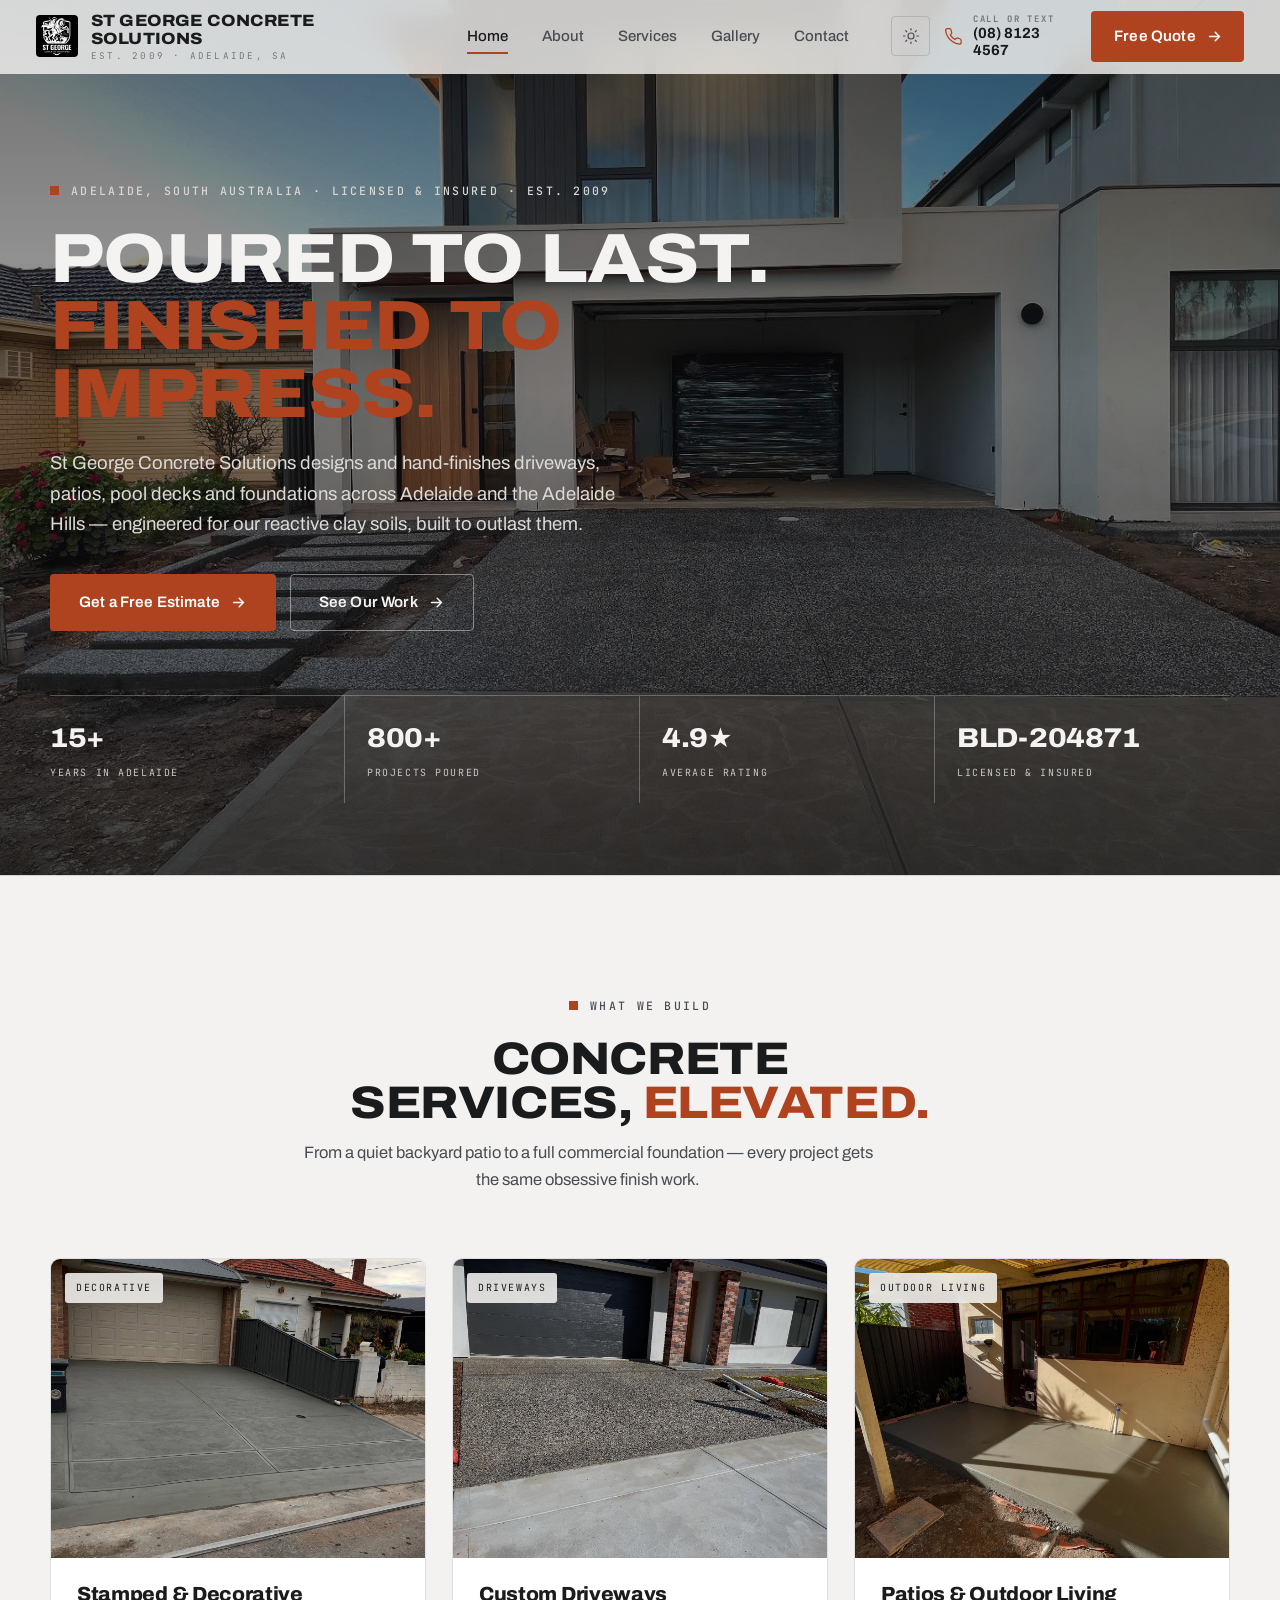
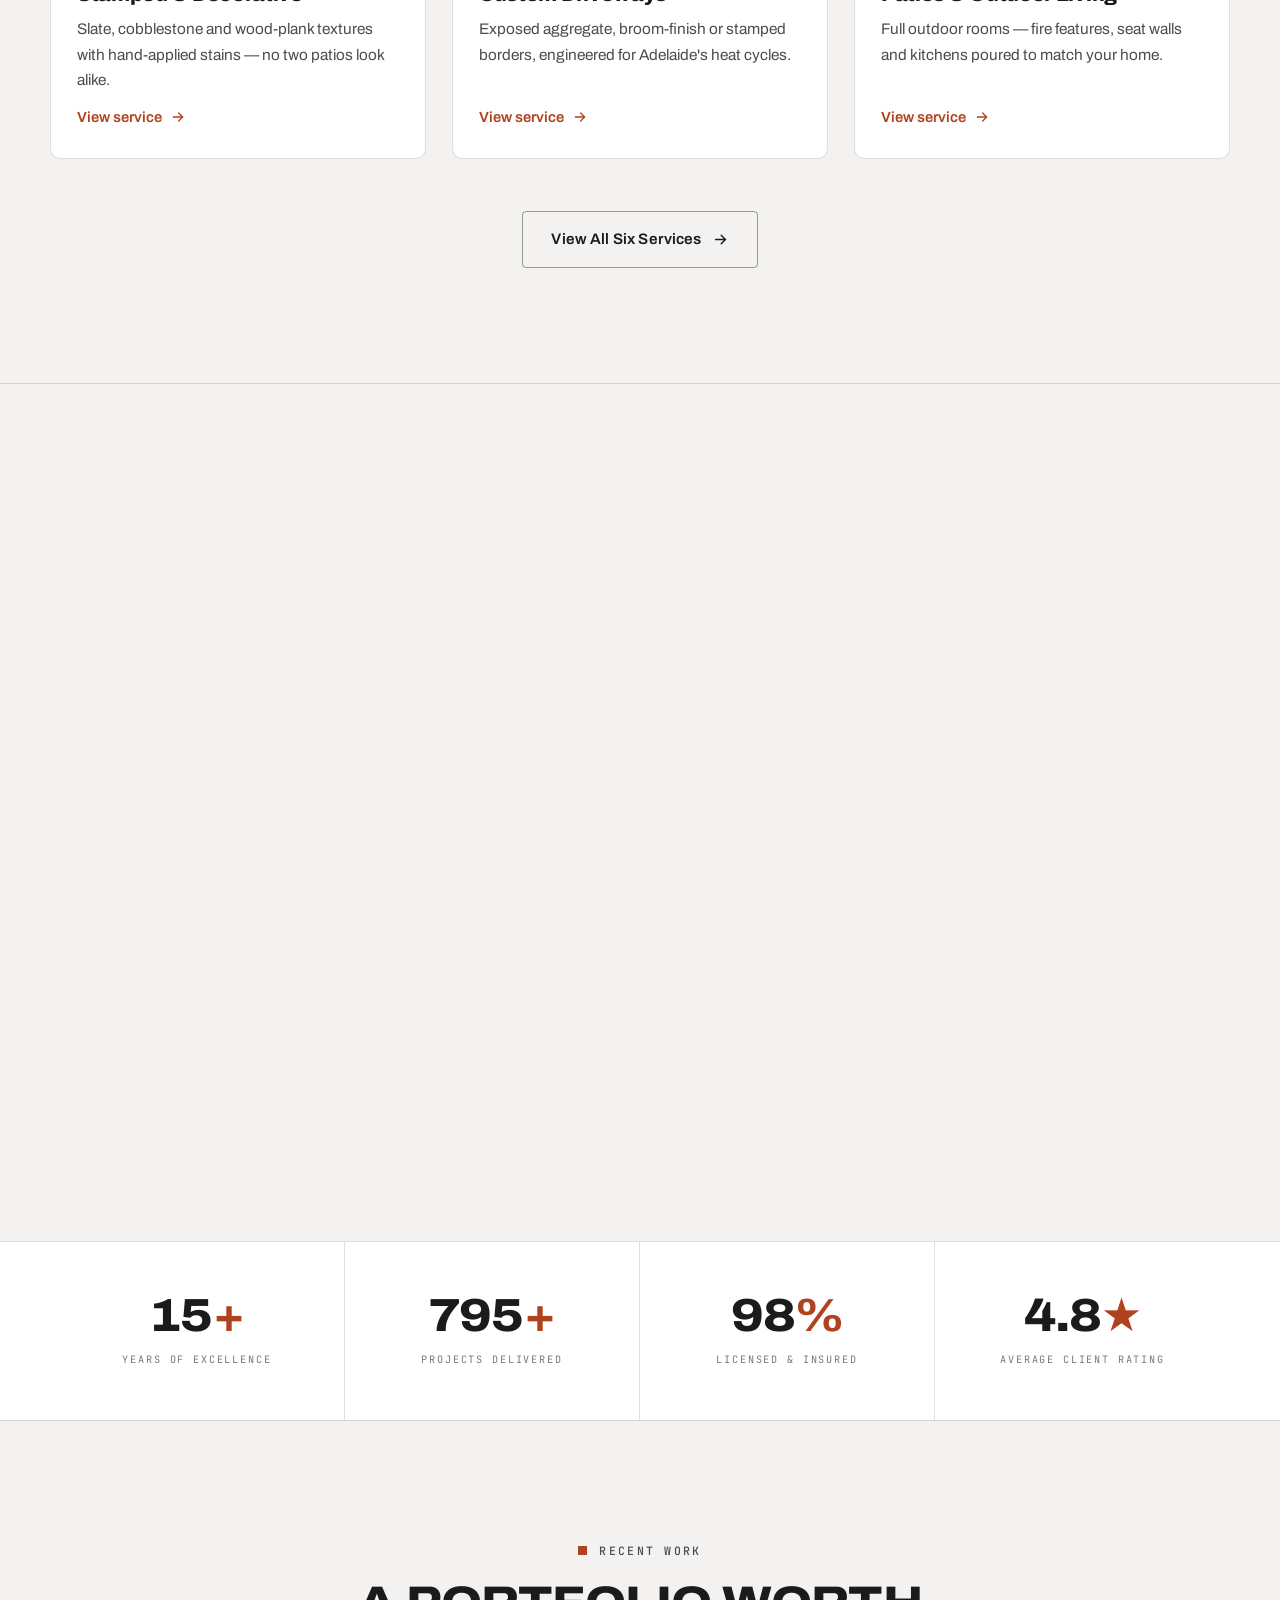
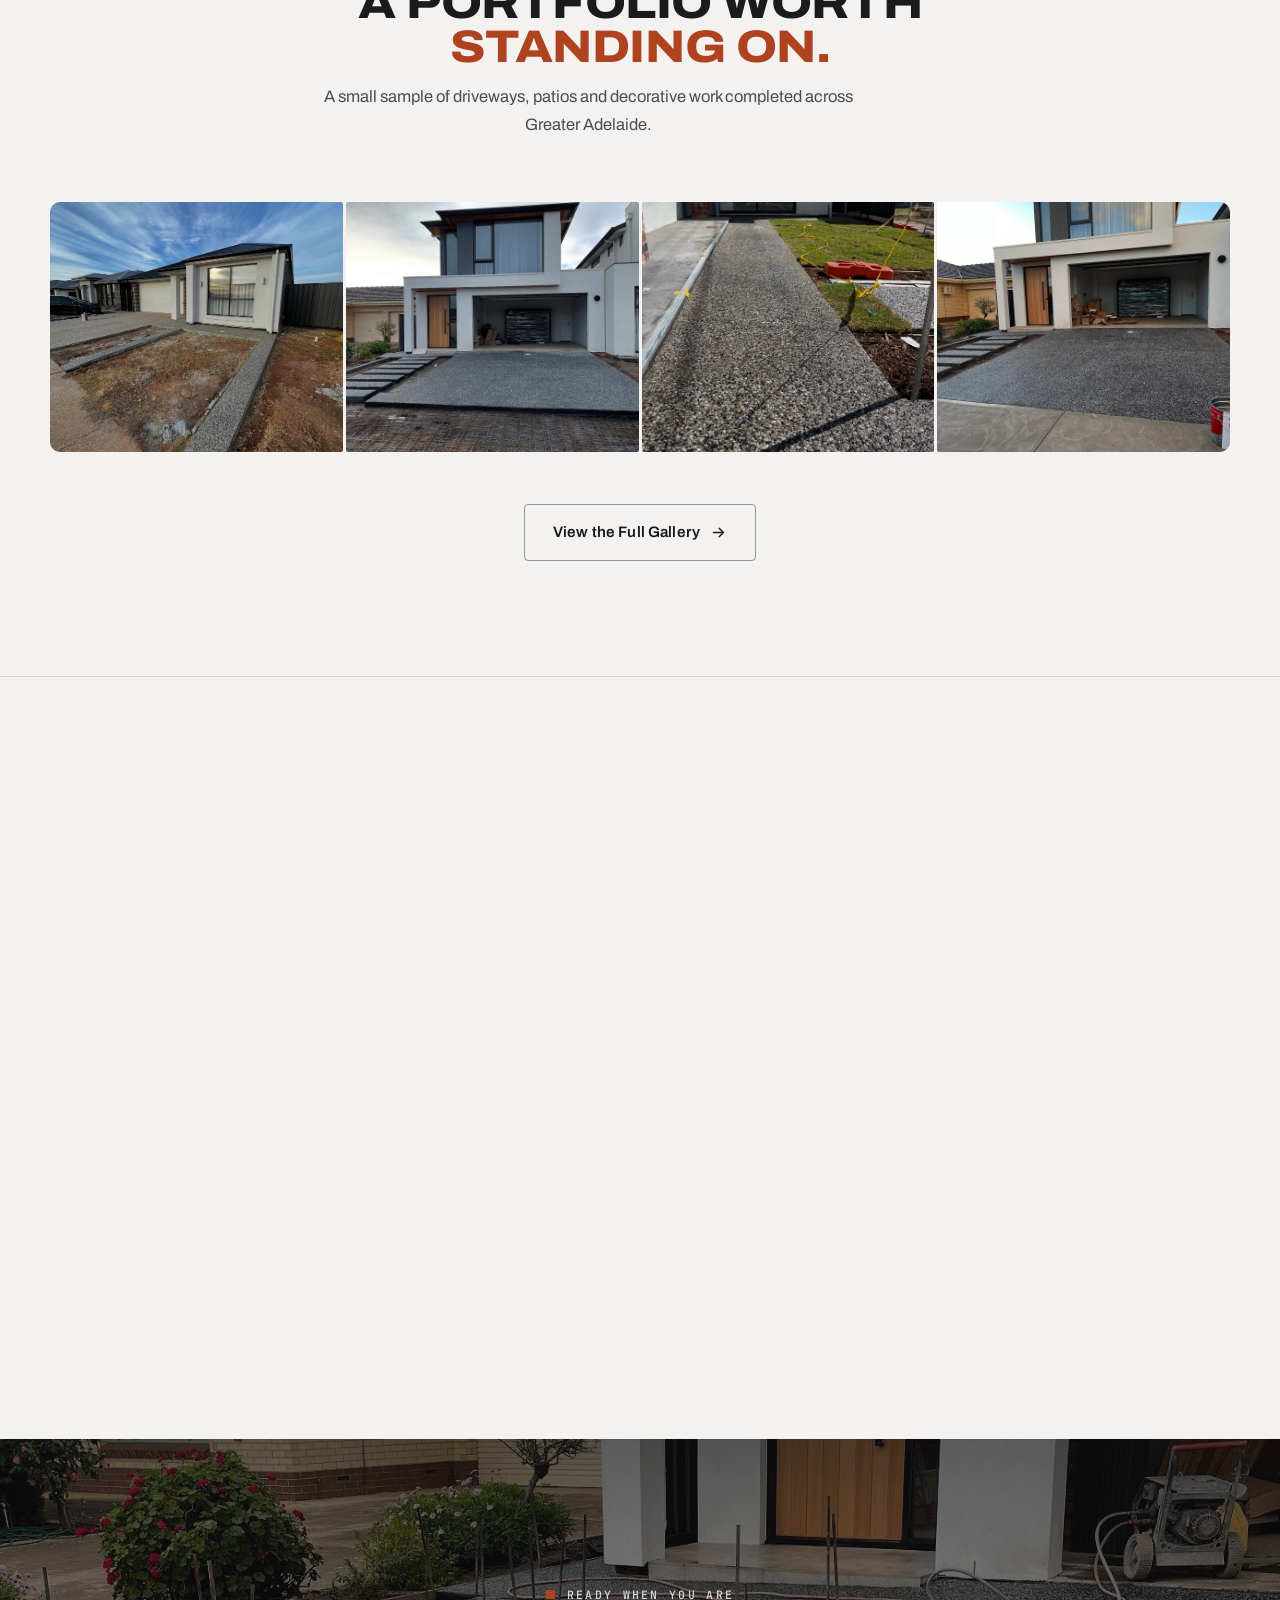
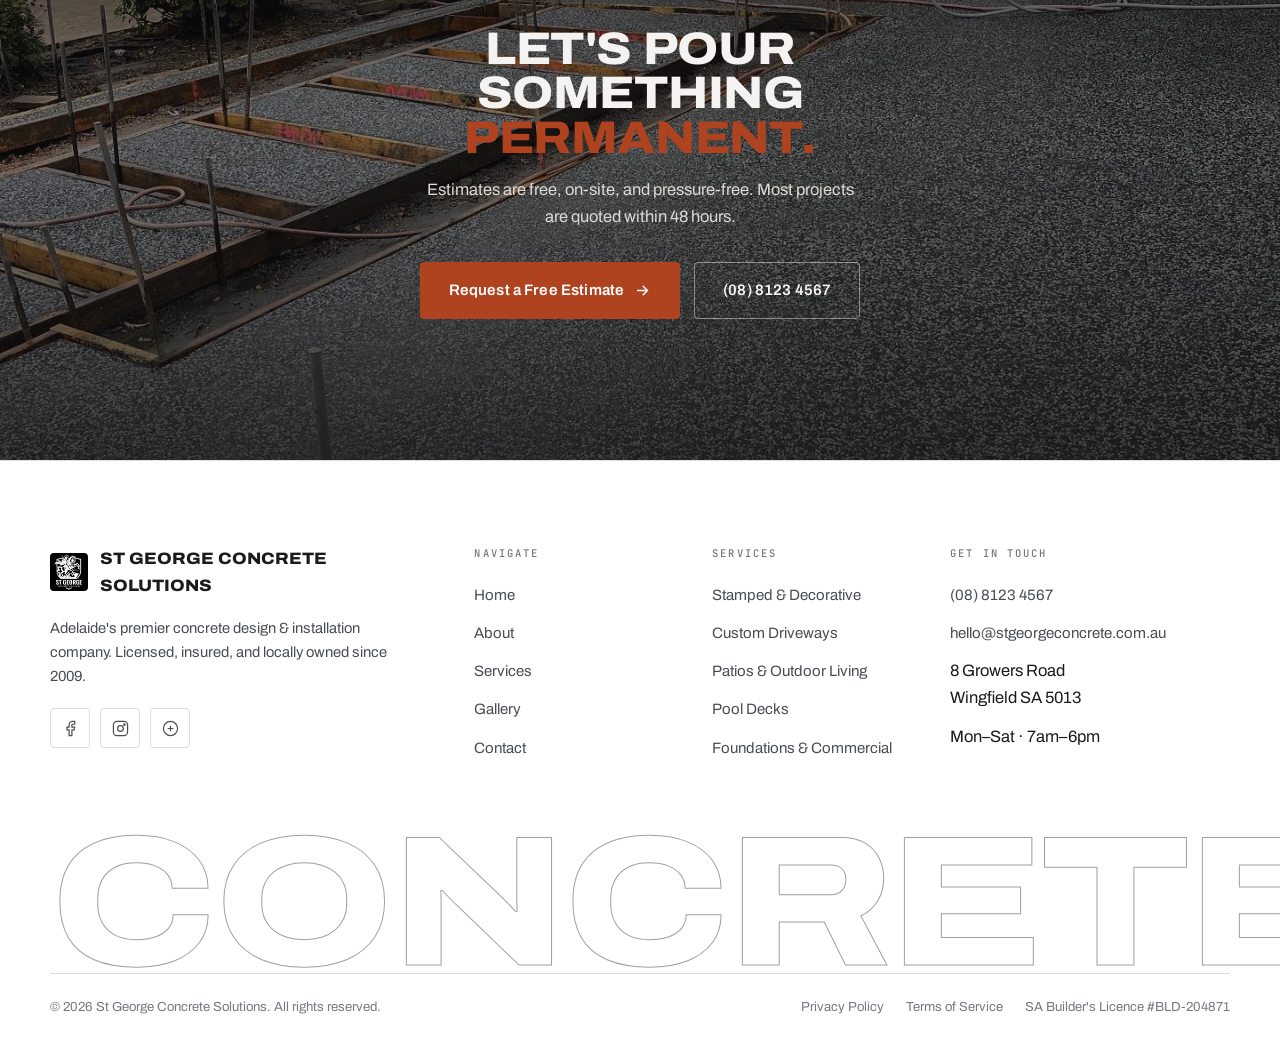
==== commit bc1378da: "Initial commit: St George Concrete Solutions site, Adelaide/SA localization Rebrands the site from S" ====
--- a/index.html
+++ b/index.html
@@ -4,8 +4,8 @@
 <meta charset="UTF-8">
 <script>(function(){try{var t=localStorage.getItem('sg-theme');if(!t){t=(window.matchMedia&&window.matchMedia('(prefers-color-scheme: dark)').matches)?'dark':'light';}document.documentElement.setAttribute('data-theme',t);}catch(e){document.documentElement.setAttribute('data-theme','light');}})();</script>
 <meta name="viewport" content="width=device-width, initial-scale=1.0">
-<title>St. George Concrete | Premium Concrete in St. George, Utah</title>
-<meta name="description" content="Southern Utah's premier concrete design & installation company. Stamped concrete, driveways, patios, pool decks & more. Licensed, insured, 15+ years.">
+<title>St George Concrete Solutions | Premium Concrete in Adelaide, SA</title>
+<meta name="description" content="Adelaide's premier concrete design & installation company. Stamped concrete, driveways, patios, pool decks & more. Licensed, insured, 15+ years.">
 <link rel="preconnect" href="https://fonts.googleapis.com">
 <link rel="preconnect" href="https://fonts.gstatic.com" crossorigin>
 <link href="https://fonts.googleapis.com/css2?family=Archivo:ital,wdth,wght@0,62..125,100..900;1,62..125,100..900&family=JetBrains+Mono:wght@400;500;600&display=swap" rel="stylesheet">
@@ -16,9 +16,9 @@
 <a class="skip-link" href="#main">Skip to content</a>
 <header id="site-header">
   <div class="container nav-inner">
-    <a href="index.html" class="logo" aria-label="St. George Concrete — home">
-      <span class="mark" aria-hidden="true">SG</span>
-      <span class="word"><b>St. George Concrete</b><small>Est. 2009 · Washington County, UT</small></span>
+    <a href="index.html" class="logo" aria-label="St George Concrete Solutions — home">
+      <img class="mark" src="Conclogo.jpg" alt="">
+      <span class="word"><b>St George Concrete Solutions</b><small>Est. 2009 · Adelaide, SA</small></span>
     </a>
     <nav class="nav-links" aria-label="Primary">
       <a href="index.html" class="active" aria-current="page">Home</a>
@@ -32,9 +32,9 @@
         <svg class="icon-sun" viewBox="0 0 24 24" fill="none" stroke="currentColor" stroke-width="1.6" stroke-linecap="round" stroke-linejoin="round" aria-hidden="true"><circle cx="12" cy="12" r="4"/><path d="M12 2v2M12 20v2M4.93 4.93l1.41 1.41M17.66 17.66l1.41 1.41M2 12h2M20 12h2M4.93 19.07l1.41-1.41M17.66 6.34l1.41-1.41"/></svg>
         <svg class="icon-moon" viewBox="0 0 24 24" fill="none" stroke="currentColor" stroke-width="1.6" stroke-linecap="round" stroke-linejoin="round" aria-hidden="true"><path d="M21 12.79A9 9 0 1111.21 3 7 7 0 0021 12.79z"/></svg>
       </button>
-      <a href="tel:4355550123" class="nav-phone">
+      <a href="tel:0881234567" class="nav-phone">
         <svg viewBox="0 0 24 24" fill="none" stroke-width="1.6" stroke-linecap="round" stroke-linejoin="round" aria-hidden="true"><path d="M22 16.92v3a2 2 0 0 1-2.18 2 19.79 19.79 0 0 1-8.63-3.07 19.5 19.5 0 0 1-6-6 19.79 19.79 0 0 1-3.07-8.67A2 2 0 0 1 4.11 2h3a2 2 0 0 1 2 1.72c.127.96.361 1.903.7 2.81a2 2 0 0 1-.45 2.11L8.09 9.91a16 16 0 0 0 6 6l1.27-1.27a2 2 0 0 1 2.11-.45c.907.339 1.85.573 2.81.7A2 2 0 0 1 22 16.92z"/></svg>
-        <span><small>Call or text</small>(435) 555-0123</span>
+        <span><small>Call or text</small>(08) 8123 4567</span>
       </a>
       <a href="contact.html" class="btn btn-solid" style="padding:12px 22px;">
         <span>Free Quote</span>
@@ -58,21 +58,21 @@
 
   <section class="hero">
     <div class="hero-bg">
-      <img src="concrete.png" data-file="concrete.png" data-w="1920" data-h="1080" data-label="Hero — luxury stamped concrete patio, wide shot" alt="Luxury stamped concrete patio by St. George Concrete" loading="lazy">
+      <img src="concrete.jpg" data-file="concrete.jpg" data-w="1920" data-h="1080" data-label="Hero — luxury stamped concrete patio, wide shot" alt="Luxury stamped concrete patio by St George Concrete Solutions" loading="lazy">
     </div>
     <div class="container hero-inner">
-      <div class="eyebrow">St. George, Utah · Licensed &amp; Insured · Est. 2009</div>
+      <div class="eyebrow">Adelaide, South Australia · Licensed &amp; Insured · Est. 2009</div>
       <h1>Poured to last.<br><em>Finished to impress.</em></h1>
-      <p class="lead">St. George Concrete designs and hand-finishes driveways, patios, pool decks and foundations across Washington County — engineered for the desert, built to outlast it.</p>
+      <p class="lead">St George Concrete Solutions designs and hand-finishes driveways, patios, pool decks and foundations across Adelaide and the Adelaide Hills — engineered for our reactive clay soils, built to outlast them.</p>
       <div class="hero-cta">
         <a href="contact.html" class="btn btn-solid"><span>Get a Free Estimate</span><svg viewBox="0 0 24 24" fill="none" stroke="currentColor" stroke-width="2" stroke-linecap="round" aria-hidden="true"><path d="M5 12h14M13 6l6 6-6 6"/></svg></a>
         <a href="gallery.html" class="btn btn-outline"><span>See Our Work</span><svg viewBox="0 0 24 24" fill="none" stroke="currentColor" stroke-width="2" stroke-linecap="round" aria-hidden="true"><path d="M5 12h14M13 6l6 6-6 6"/></svg></a>
       </div>
       <div class="hero-ticket">
-        <div class="cell"><b>15+</b><span>Years in St. George</span></div>
+        <div class="cell"><b>15+</b><span>Years in Adelaide</span></div>
         <div class="cell"><b>800+</b><span>Projects poured</span></div>
         <div class="cell"><b>4.9★</b><span>Average rating</span></div>
-        <div class="cell"><b>UT-88214</b><span>Licensed &amp; insured</span></div>
+        <div class="cell"><b>BLD-204871</b><span>Licensed &amp; insured</span></div>
       </div>
     </div>
   </section>
@@ -87,7 +87,7 @@
       <div class="services-grid">
         <article class="service-card reveal-scale d1">
           <div class="service-media">
-            <img src="concrete3.png" data-file="concrete3.png" data-w="800" data-h="640" data-label="Service — Decorative" alt="Stamped &amp; Decorative in St. George, Utah" loading="lazy">
+            <img src="concrete3.jpg" data-file="concrete3.jpg" data-w="800" data-h="640" data-label="Service — Decorative" alt="Stamped &amp; Decorative in Adelaide, South Australia" loading="lazy">
             <span class="service-tag">Decorative</span>
           </div>
           <div class="service-body">
@@ -99,19 +99,19 @@
 
         <article class="service-card reveal-scale d2">
           <div class="service-media">
-            <img src="concrete4.png" data-file="concrete4.png" data-w="800" data-h="640" data-label="Service — Driveways" alt="Custom Driveways in St. George, Utah" loading="lazy">
+            <img src="concrete4.jpg" data-file="concrete4.jpg" data-w="800" data-h="640" data-label="Service — Driveways" alt="Custom Driveways in Adelaide, South Australia" loading="lazy">
             <span class="service-tag">Driveways</span>
           </div>
           <div class="service-body">
             <h3>Custom Driveways</h3>
-            <p>Exposed aggregate, broom-finish or stamped borders, engineered for desert heat cycles.</p>
+            <p>Exposed aggregate, broom-finish or stamped borders, engineered for Adelaide's heat cycles.</p>
             <a href="services.html" class="service-link"><span>View service</span><svg viewBox="0 0 24 24" fill="none" stroke="currentColor" stroke-width="2" stroke-linecap="round" aria-hidden="true"><path d="M5 12h14M13 6l6 6-6 6"/></svg></a>
           </div>
         </article>
 
         <article class="service-card reveal-scale d3">
           <div class="service-media">
-            <img src="concrete5.png" data-file="concrete5.png" data-w="800" data-h="640" data-label="Service — Outdoor living" alt="Patios &amp; Outdoor Living in St. George, Utah" loading="lazy">
+            <img src="concrete5.jpg" data-file="concrete5.jpg" data-w="800" data-h="640" data-label="Service — Outdoor living" alt="Patios &amp; Outdoor Living in Adelaide, South Australia" loading="lazy">
             <span class="service-tag">Outdoor living</span>
           </div>
           <div class="service-body">
@@ -132,14 +132,14 @@
     <div class="container about-grid">
       <div class="about-media reveal-left">
         <div class="img-wrap">
-          <img src="concrete2.png" data-file="concrete2.png" data-w="900" data-h="1125" data-label="About — crew finishing a stamped concrete slab" alt="St. George Concrete crew hand-finishing a stamped slab" loading="lazy">
-        </div>
-        <div class="about-badge"><span>EST.</span><b>2009</b><span>UTAH</span></div>
+          <img src="concrete2.jpg" data-file="concrete2.jpg" data-w="900" data-h="1125" data-label="About — crew finishing a stamped concrete slab" alt="St George Concrete Solutions crew hand-finishing a stamped slab" loading="lazy">
+        </div>
+        <div class="about-badge"><span>EST.</span><b>2009</b><span>SA</span></div>
       </div>
       <div class="about-copy reveal-right">
         <div class="eyebrow">Who we are</div>
-        <h2 class="section-title">Built on red rock. <em>Finished like marble.</em></h2>
-        <p>For over fifteen years, St. George Concrete has been the name Southern Utah homeowners and builders trust for concrete that's batched for our desert climate and finished with the precision of custom stonework.</p>
+        <h2 class="section-title">Engineered for the clay. <em>Finished like marble.</em></h2>
+        <p>For over fifteen years, St George Concrete Solutions has been the name Adelaide homeowners and builders trust for concrete that's batched for our reactive clay soils and hot summers, and finished with the precision of custom stonework.</p>
         <p>Every pour is led by a master finisher and backed by a craftsmanship warranty — because concrete is permanent, and we treat it that way.</p>
         <div class="about-points">
           <div class="about-point">
@@ -148,7 +148,7 @@
           </div>
           <div class="about-point">
             <div class="ic"><svg viewBox="0 0 24 24" fill="none" stroke="currentColor" stroke-width="1.7" stroke-linecap="round" stroke-linejoin="round" aria-hidden="true"><circle cx="12" cy="12" r="9"/><path d="M9 12l2 2 4-4"/></svg></div>
-            <div><b>Fully licensed</b><p>Bonded &amp; insured in Utah.</p></div>
+            <div><b>Fully licensed</b><p>Licensed &amp; insured in South Australia.</p></div>
           </div>
           <div class="about-point">
             <div class="ic"><svg viewBox="0 0 24 24" fill="none" stroke="currentColor" stroke-width="1.7" stroke-linecap="round" stroke-linejoin="round" aria-hidden="true"><path d="M12 22s8-4.5 8-11V5l-8-3-8 3v6c0 6.5 8 11 8 11z"/></svg></div>
@@ -156,7 +156,7 @@
           </div>
           <div class="about-point">
             <div class="ic"><svg viewBox="0 0 24 24" fill="none" stroke="currentColor" stroke-width="1.7" stroke-linecap="round" stroke-linejoin="round" aria-hidden="true"><path d="M20.84 4.61a5.5 5.5 0 0 0-7.78 0L12 5.67l-1.06-1.06a5.5 5.5 0 1 0-7.78 7.78L12 21.23l8.84-8.84a5.5 5.5 0 0 0 0-7.78z"/></svg></div>
-            <div><b>Locally loved</b><p>800+ Southern Utah homes.</p></div>
+            <div><b>Locally loved</b><p>800+ Adelaide homes.</p></div>
           </div>
         </div>
         <a href="about.html" class="btn btn-outline" style="margin-top:14px;"><span>Learn Our Story</span><svg viewBox="0 0 24 24" fill="none" stroke="currentColor" stroke-width="2" stroke-linecap="round" aria-hidden="true"><path d="M5 12h14M13 6l6 6-6 6"/></svg></a>
@@ -178,27 +178,27 @@
       <div class="section-head center reveal">
         <div class="eyebrow">Recent work</div>
         <h2 class="section-title">A portfolio worth <em>standing on.</em></h2>
-        <p class="section-sub">A small sample of driveways, patios and decorative work completed across Washington County.</p>
+        <p class="section-sub">A small sample of driveways, patios and decorative work completed across Greater Adelaide.</p>
       </div>
       <div class="gallery-grid g-4 reveal">
-        <a class="gallery-item" data-cat="driveways" href="gallery.html" aria-label="Driveways: Desert Canyon Estate — open gallery">
-          <img src="concrete9.png" data-file="concrete9.png" data-w="800" data-h="1000" data-label="Gallery — Desert Canyon Estate" alt="Driveways: Desert Canyon Estate" loading="lazy">
-          <div class="gallery-overlay"><div class="cat">Driveways</div><div class="ti">Desert Canyon Estate</div></div>
+        <a class="gallery-item" data-cat="driveways" href="gallery.html" aria-label="Driveways: Belair Hills Estate — open gallery">
+          <img src="concrete9.jpg" data-file="concrete9.jpg" data-w="800" data-h="1000" data-label="Gallery — Belair Hills Estate" alt="Driveways: Belair Hills Estate" loading="lazy">
+          <div class="gallery-overlay"><div class="cat">Driveways</div><div class="ti">Belair Hills Estate</div></div>
         </a>
 
-        <a class="gallery-item" data-cat="patios" href="gallery.html" aria-label="Patios: Stone Cliff Residence — open gallery">
-          <img src="concrete10.png" data-file="concrete10.png" data-w="1000" data-h="640" data-label="Gallery — Stone Cliff Residence" alt="Patios: Stone Cliff Residence" loading="lazy">
-          <div class="gallery-overlay"><div class="cat">Patios</div><div class="ti">Stone Cliff Residence</div></div>
+        <a class="gallery-item" data-cat="patios" href="gallery.html" aria-label="Patios: Burnside Residence — open gallery">
+          <img src="concrete10.jpg" data-file="concrete10.jpg" data-w="1000" data-h="640" data-label="Gallery — Burnside Residence" alt="Patios: Burnside Residence" loading="lazy">
+          <div class="gallery-overlay"><div class="cat">Patios</div><div class="ti">Burnside Residence</div></div>
         </a>
 
-        <a class="gallery-item" data-cat="pool-decks" href="gallery.html" aria-label="Pool Decks: Green Valley Pool — open gallery">
-          <img src="concrete11.png" data-file="concrete11.png" data-w="700" data-h="640" data-label="Gallery — Green Valley Pool" alt="Pool Decks: Green Valley Pool" loading="lazy">
-          <div class="gallery-overlay"><div class="cat">Pool Decks</div><div class="ti">Green Valley Pool</div></div>
+        <a class="gallery-item" data-cat="pool-decks" href="gallery.html" aria-label="Pool Decks: Beaumont Pool — open gallery">
+          <img src="concrete11.jpg" data-file="concrete11.jpg" data-w="700" data-h="640" data-label="Gallery — Beaumont Pool" alt="Pool Decks: Beaumont Pool" loading="lazy">
+          <div class="gallery-overlay"><div class="cat">Pool Decks</div><div class="ti">Beaumont Pool</div></div>
         </a>
 
-        <a class="gallery-item" data-cat="decorative" href="gallery.html" aria-label="Decorative: Sunbrook Walkway — open gallery">
-          <img src="concrete12.png" data-file="concrete12.png" data-w="700" data-h="640" data-label="Gallery — Sunbrook Walkway" alt="Decorative: Sunbrook Walkway" loading="lazy">
-          <div class="gallery-overlay"><div class="cat">Decorative</div><div class="ti">Sunbrook Walkway</div></div>
+        <a class="gallery-item" data-cat="decorative" href="gallery.html" aria-label="Decorative: Glenelg Walkway — open gallery">
+          <img src="concrete12.jpg" data-file="concrete12.jpg" data-w="700" data-h="640" data-label="Gallery — Glenelg Walkway" alt="Decorative: Glenelg Walkway" loading="lazy">
+          <div class="gallery-overlay"><div class="cat">Decorative</div><div class="ti">Glenelg Walkway</div></div>
         </a>
 
       </div>
@@ -221,7 +221,7 @@
             <p class="quote">"They replaced our entire driveway and back patio in one week. The stamped pattern looks like natural slate — neighbors keep asking who did it."</p>
             <div class="tm-person">
               <span class="initials" aria-hidden="true">RM</span>
-              <div class="who"><b>Rachel M.</b><span>Stone Cliff, St. George</span></div>
+              <div class="who"><b>Rachel M.</b><span>Burnside, Adelaide</span></div>
             </div>
           </div>
           <div class="tm-slide">
@@ -229,15 +229,15 @@
             <p class="quote">"Best bid, cleanest job site, and they finished a full day ahead of schedule. Our pool deck stays cool even in August."</p>
             <div class="tm-person">
               <span class="initials" aria-hidden="true">DT</span>
-              <div class="who"><b>Derek T.</b><span>Green Valley, St. George</span></div>
+              <div class="who"><b>Derek T.</b><span>Beaumont, Adelaide</span></div>
             </div>
           </div>
           <div class="tm-slide">
             <div class="tm-stars" aria-hidden="true">★★★★★</div>
-            <p class="quote">"As a builder I've used a lot of crews. St. George Concrete is the only one I trust on foundations for custom homes."</p>
+            <p class="quote">"As a builder I've used a lot of crews. St George Concrete Solutions is the only one I trust on foundations for custom homes."</p>
             <div class="tm-person">
               <span class="initials" aria-hidden="true">ML</span>
-              <div class="who"><b>Marcus L.</b><span>General Contractor, Washington</span></div>
+              <div class="who"><b>Marcus L.</b><span>General Contractor, Adelaide</span></div>
             </div>
           </div>
         </div>
@@ -252,7 +252,7 @@
 
   <section class="cta-banner">
     <div class="cta-bg">
-      <img src="concrete15.png" data-file="concrete15.png" data-w="1920" data-h="1200" data-label="CTA banner — dusk shot of finished driveway" alt="Finished stamped concrete driveway at dusk" loading="lazy">
+      <img src="concrete15.jpg" data-file="concrete15.jpg" data-w="1920" data-h="1200" data-label="CTA banner — dusk shot of finished driveway" alt="Finished stamped concrete driveway at dusk" loading="lazy">
     </div>
     <div class="container cta-content reveal">
       <div class="eyebrow">Ready when you are</div>
@@ -260,7 +260,7 @@
       <p>Estimates are free, on-site, and pressure-free. Most projects are quoted within 48 hours.</p>
       <div class="cta-actions">
         <a href="contact.html" class="btn btn-solid"><span>Request a Free Estimate</span><svg viewBox="0 0 24 24" fill="none" stroke="currentColor" stroke-width="2" stroke-linecap="round" aria-hidden="true"><path d="M5 12h14M13 6l6 6-6 6"/></svg></a>
-        <a href="tel:4355550123" class="btn btn-outline"><span>(435) 555-0123</span></a>
+        <a href="tel:0881234567" class="btn btn-outline"><span>(08) 8123 4567</span></a>
       </div>
     </div>
   </section>
@@ -271,8 +271,8 @@
   <div class="container">
     <div class="footer-grid">
       <div class="footer-col">
-        <div class="footer-logo"><span class="mark" aria-hidden="true">SG</span> St. George Concrete</div>
-        <p>Southern Utah's premier concrete design &amp; installation company. Licensed, insured, and locally owned since 2009.</p>
+        <div class="footer-logo"><img class="mark" src="Conclogo.jpg" alt=""> St George Concrete Solutions</div>
+        <p>Adelaide's premier concrete design &amp; installation company. Licensed, insured, and locally owned since 2009.</p>
         <div class="footer-social">
           <a href="#" aria-label="Facebook"><svg viewBox="0 0 24 24" fill="none" stroke="currentColor" stroke-width="1.7" aria-hidden="true"><path d="M18 2h-3a5 5 0 00-5 5v3H7v4h3v8h4v-8h3l1-4h-4V7a1 1 0 011-1h3z"/></svg></a>
           <a href="#" aria-label="Instagram"><svg viewBox="0 0 24 24" fill="none" stroke="currentColor" stroke-width="1.7" aria-hidden="true"><rect x="2" y="2" width="20" height="20" rx="5"/><circle cx="12" cy="12" r="4"/><circle cx="17.5" cy="6.5" r="1"/></svg></a>
@@ -302,20 +302,20 @@
       <div class="footer-col">
         <h5>Get in touch</h5>
         <ul>
-          <li><a href="tel:4355550123">(435) 555-0123</a></li>
-          <li><a href="mailto:hello@stgeorgeconcrete.com">hello@stgeorgeconcrete.com</a></li>
-          <li>1247 Red Rock Pkwy<br>St. George, UT 84770</li>
+          <li><a href="tel:0881234567">(08) 8123 4567</a></li>
+          <li><a href="mailto:hello@stgeorgeconcrete.com.au">hello@stgeorgeconcrete.com.au</a></li>
+          <li>8 Growers Road<br>Wingfield SA 5013</li>
           <li>Mon–Sat · 7am–6pm</li>
         </ul>
       </div>
     </div>
     <div class="footer-big-word" aria-hidden="true">CONCRETE</div>
     <div class="footer-bottom">
-      <p>© <span id="year">2026</span> St. George Concrete. All rights reserved.</p>
+      <p>© <span id="year">2026</span> St George Concrete Solutions. All rights reserved.</p>
       <div class="legal">
         <a href="#">Privacy Policy</a>
         <a href="#">Terms of Service</a>
-        <a href="#">Utah License #UT-88214</a>
+        <a href="#">SA Builder's Licence #BLD-204871</a>
       </div>
     </div>
   </div>
--- a/styles.css
+++ b/styles.css
@@ -1,8 +1,8 @@
 /* ============================================================
-   ST. GEORGE CONCRETE — site stylesheet
+   ST GEORGE CONCRETE SOLUTIONS — site stylesheet
    Design system: "Scored Slab" — concrete-panel layout with
    control-joint hairlines, batch-ticket mono labels, and a
-   red-rock oxide accent (St. George sandstone).
+   burnt-clay oxide accent.
    ------------------------------------------------------------
    BRAND — edit these two blocks to match the client logo.
    ============================================================ */
@@ -17,7 +17,7 @@
   --muted:#75797F;
   --line:rgba(26,27,28,.14);
   --line-strong:rgba(26,27,28,.42);
-  --accent:#B0431F;        /* red-rock oxide */
+  --accent:#B0431F;        /* burnt-clay oxide */
   --accent-hover:#9A3818;
   --on-accent:#FFFFFF;
   --accent-soft:rgba(176,67,31,.08);
@@ -122,12 +122,10 @@
 
 .logo{display:flex;align-items:center;gap:13px;margin-right:auto}
 .logo .mark{
-  width:42px;height:42px;flex:none;display:grid;place-items:center;
-  background:var(--accent);color:var(--on-accent);border-radius:var(--r);
-  font-weight:800;font-stretch:112%;font-size:1.02rem;letter-spacing:.01em;
+  width:42px;height:42px;flex:none;display:block;
+  object-fit:cover;border-radius:var(--r);
   position:relative;overflow:hidden;
 }
-.logo .mark::after{content:"";position:absolute;left:0;right:0;bottom:7px;height:1px;background:color-mix(in srgb,var(--on-accent) 55%,transparent)}
 .logo .word{display:flex;flex-direction:column;line-height:1.1}
 .logo .word b{font-weight:800;font-stretch:110%;text-transform:uppercase;font-size:1.02rem;letter-spacing:.01em}
 .logo .word small{font-family:"JetBrains Mono",monospace;font-size:.58rem;letter-spacing:.24em;color:var(--muted);text-transform:uppercase;margin-top:3px}
@@ -478,8 +476,8 @@
 .footer-col ul a:hover{color:var(--accent)}
 .footer-logo{display:flex;align-items:center;gap:12px;font-weight:800;font-stretch:110%;
   text-transform:uppercase;margin-bottom:16px}
-.footer-logo .mark{width:38px;height:38px;background:var(--accent);color:var(--on-accent);
-  border-radius:var(--r);display:grid;place-items:center;font-size:.92rem}
+.footer-logo .mark{width:38px;height:38px;flex:none;display:block;
+  object-fit:cover;border-radius:var(--r)}
 .footer-social{display:flex;gap:10px;margin-top:20px}
 .footer-social a{width:40px;height:40px;border:1px solid var(--line);border-radius:var(--r);
   display:grid;place-items:center;color:var(--ink-2);transition:all .2s}
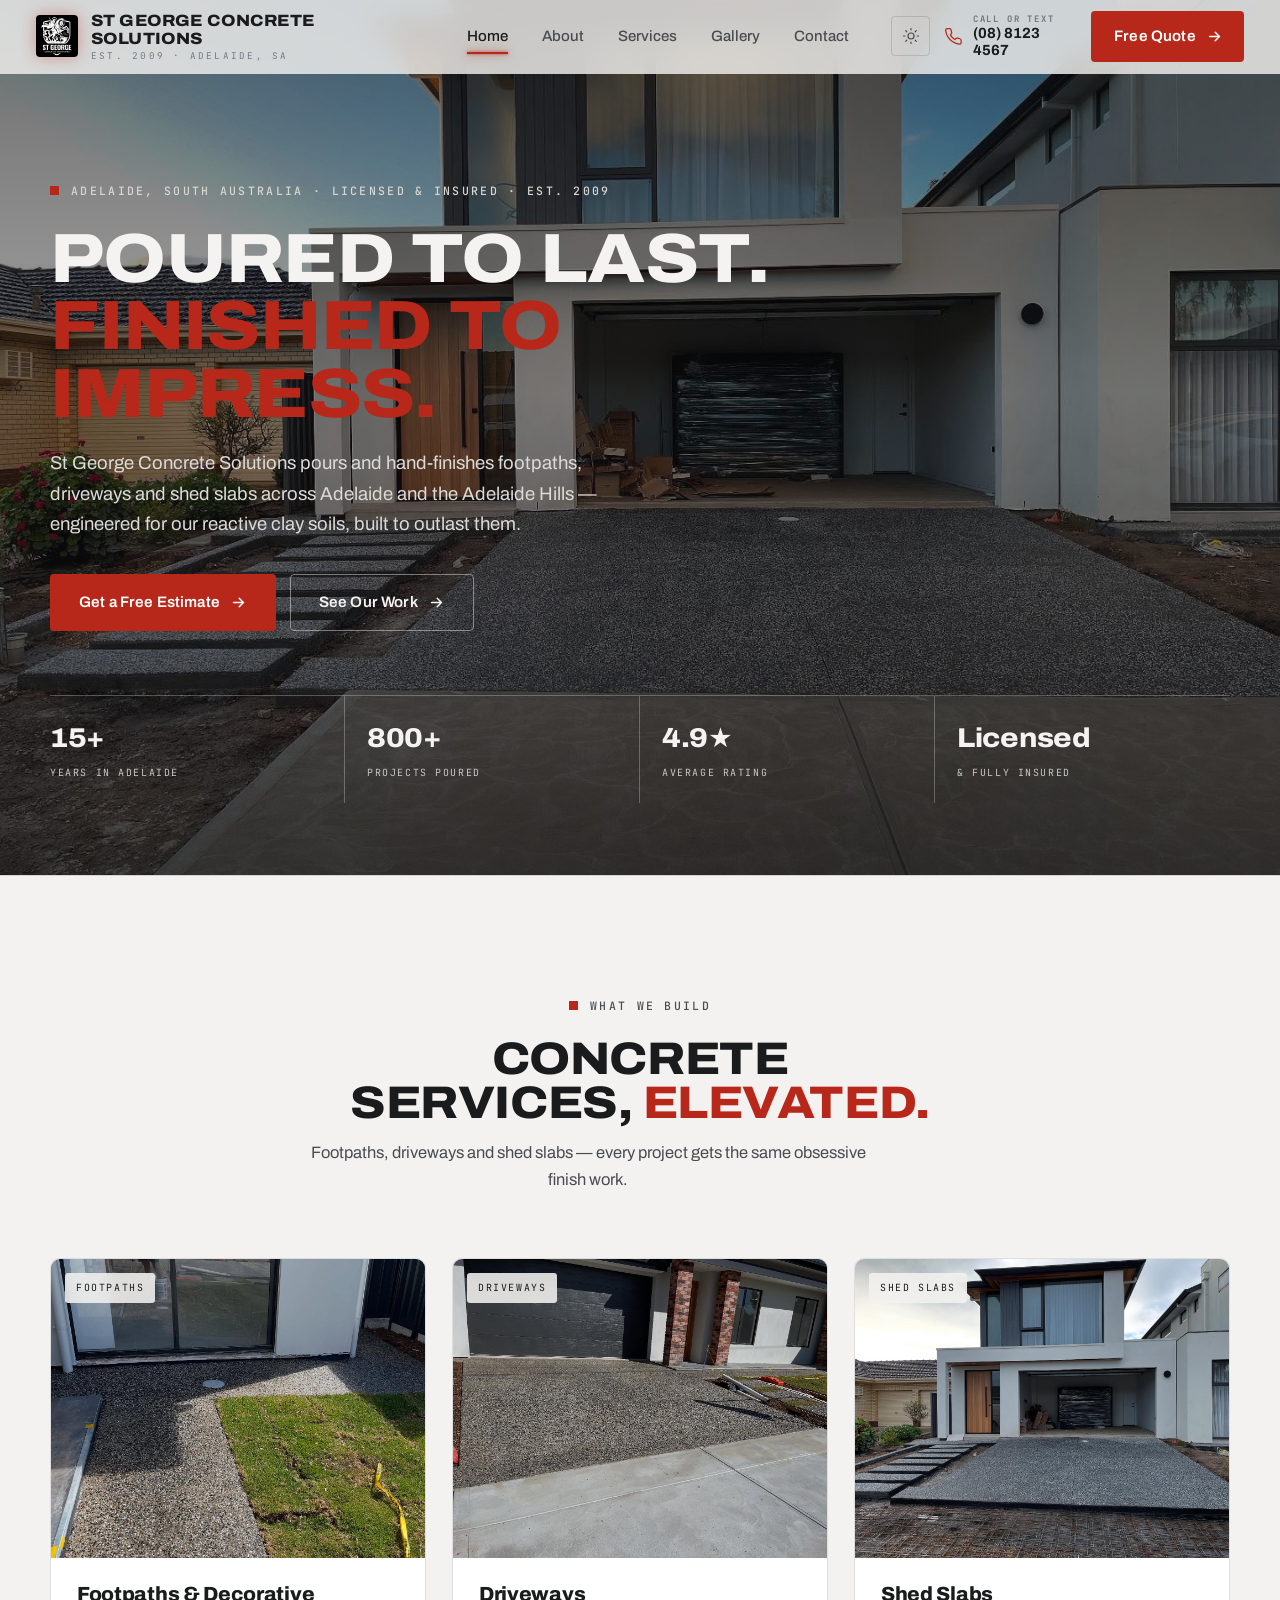
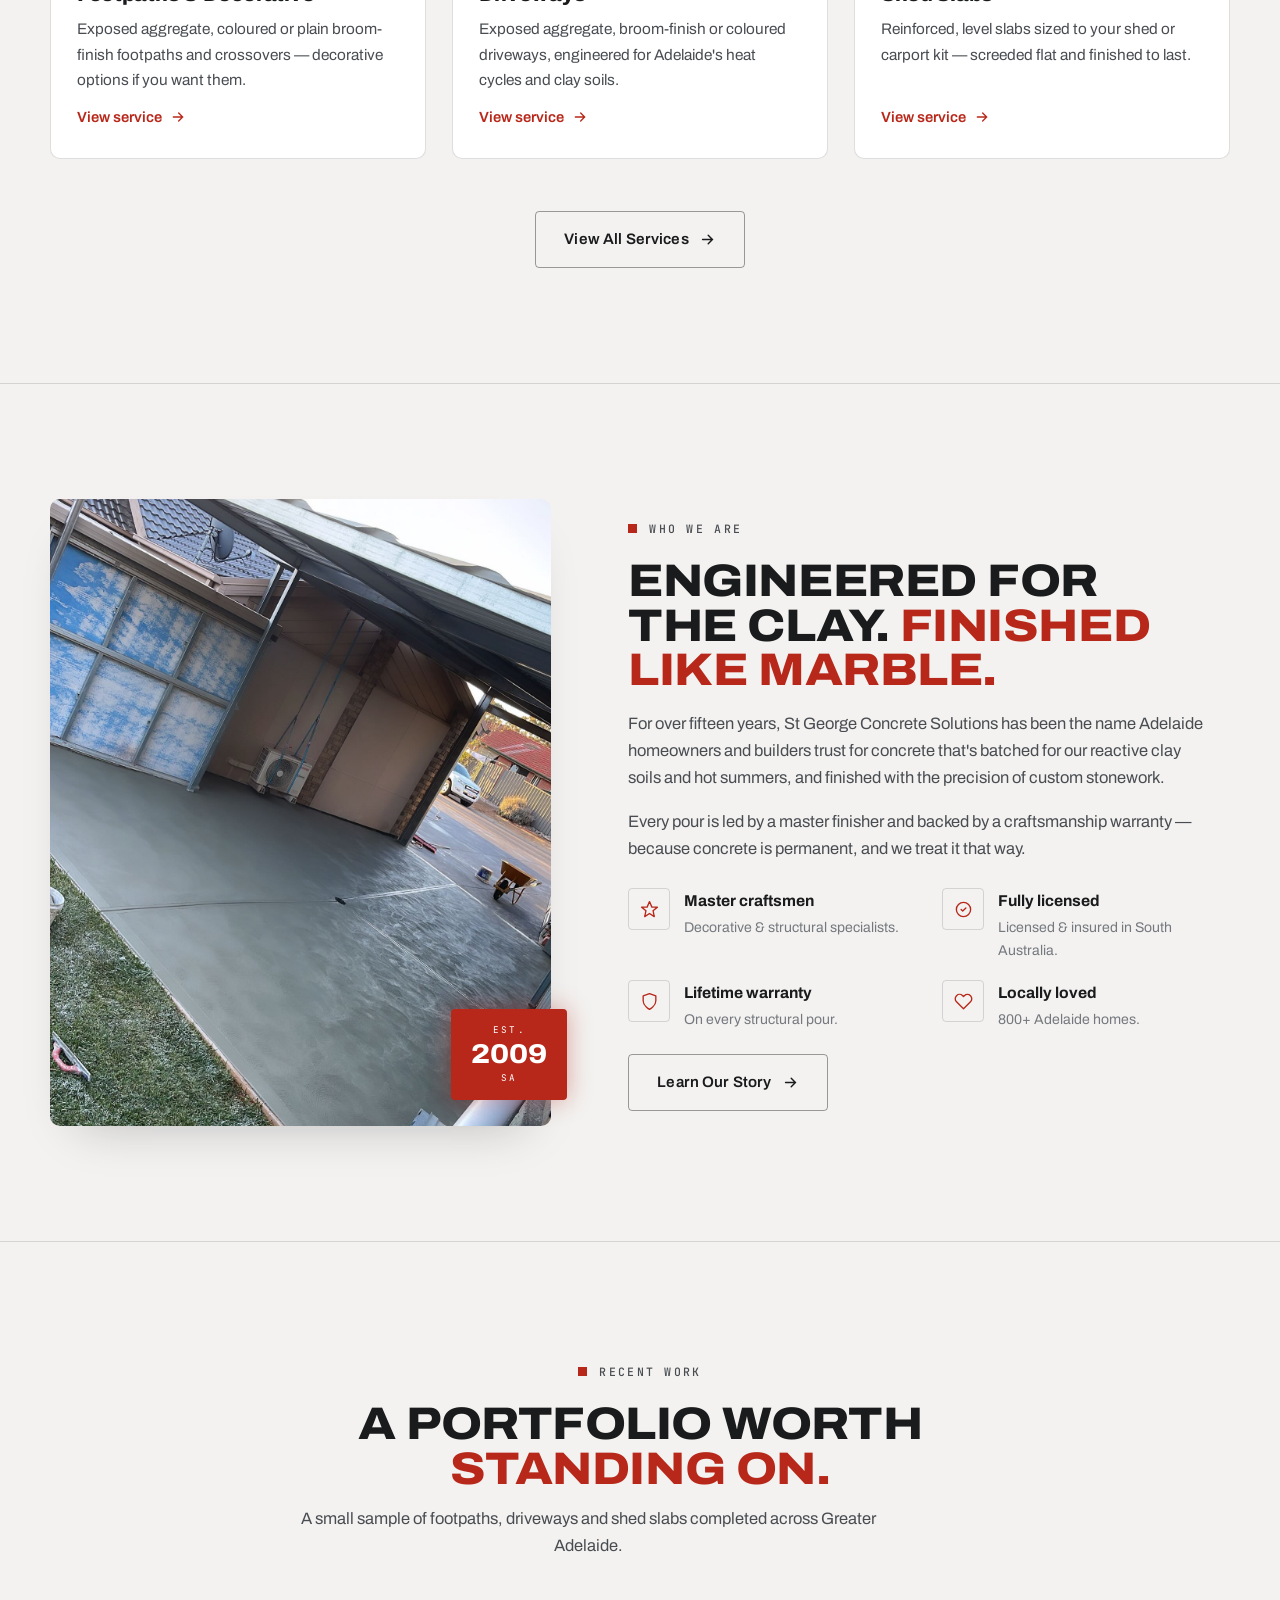
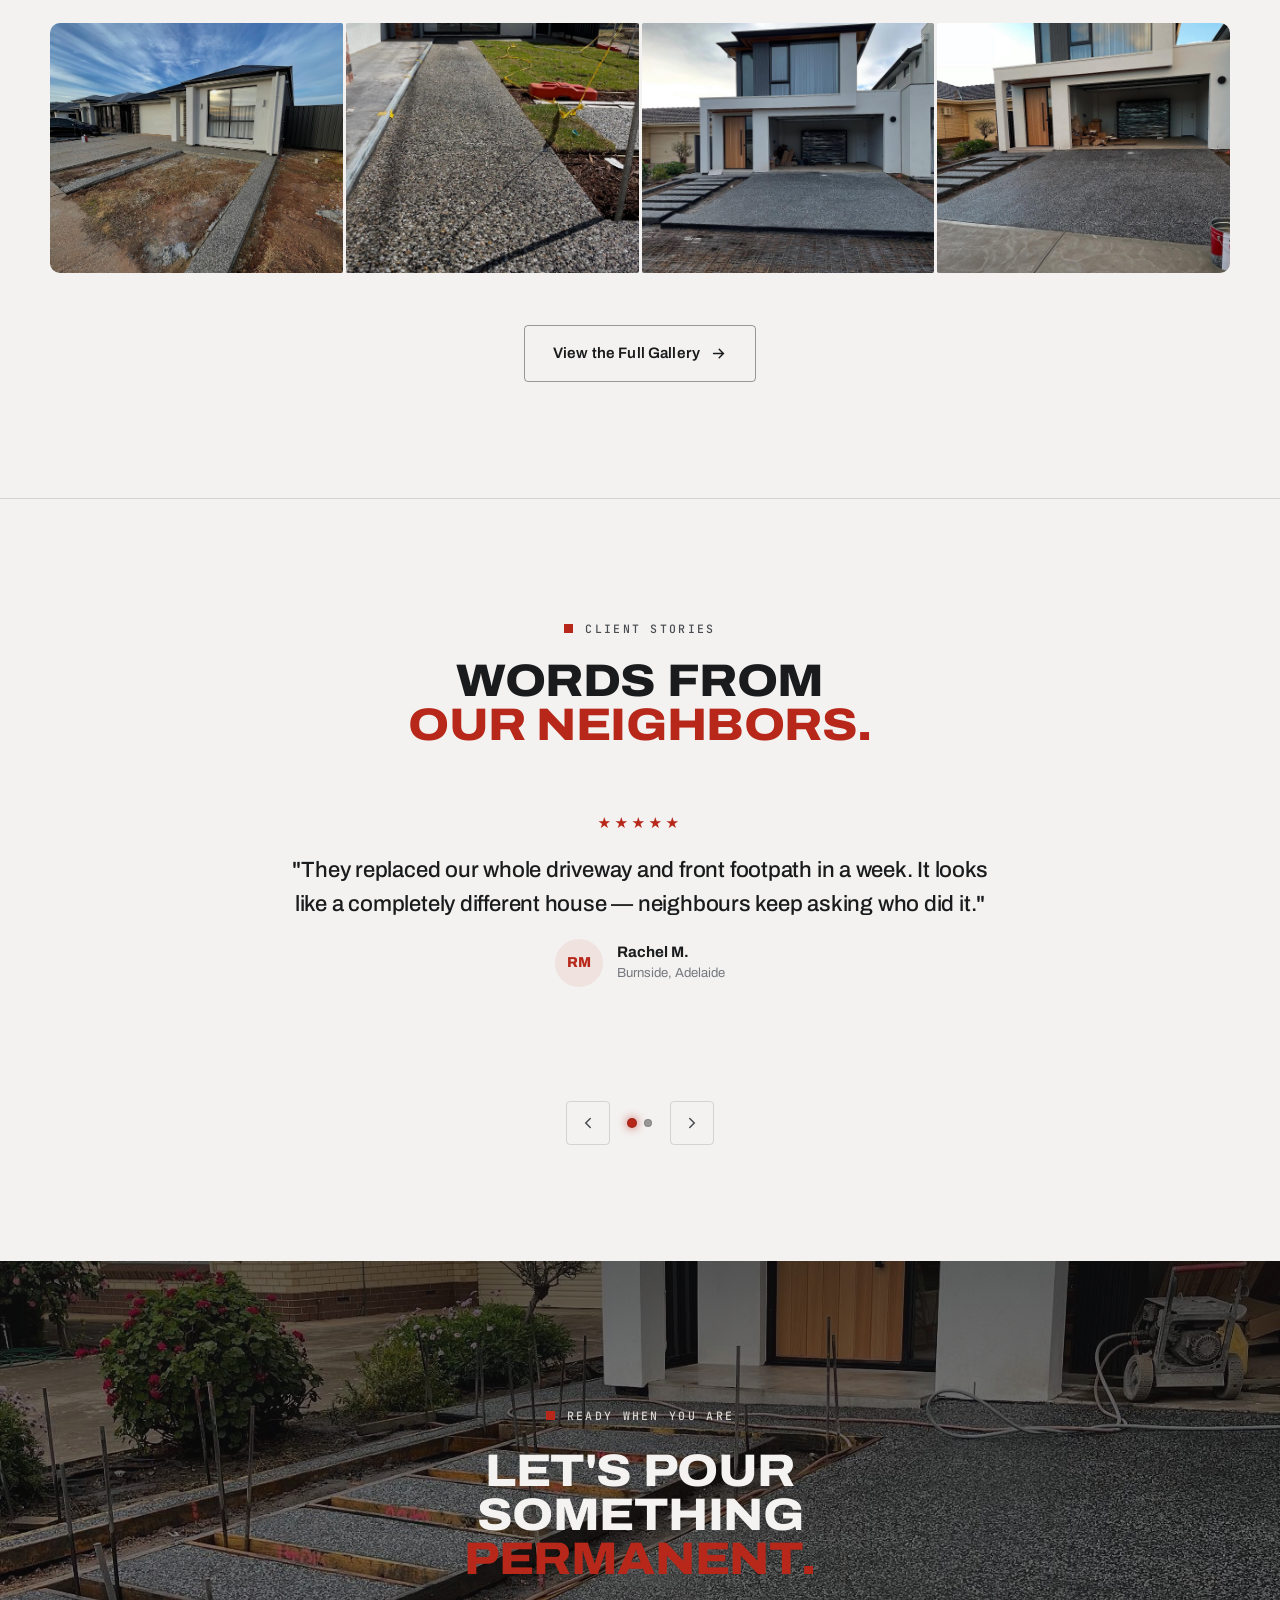
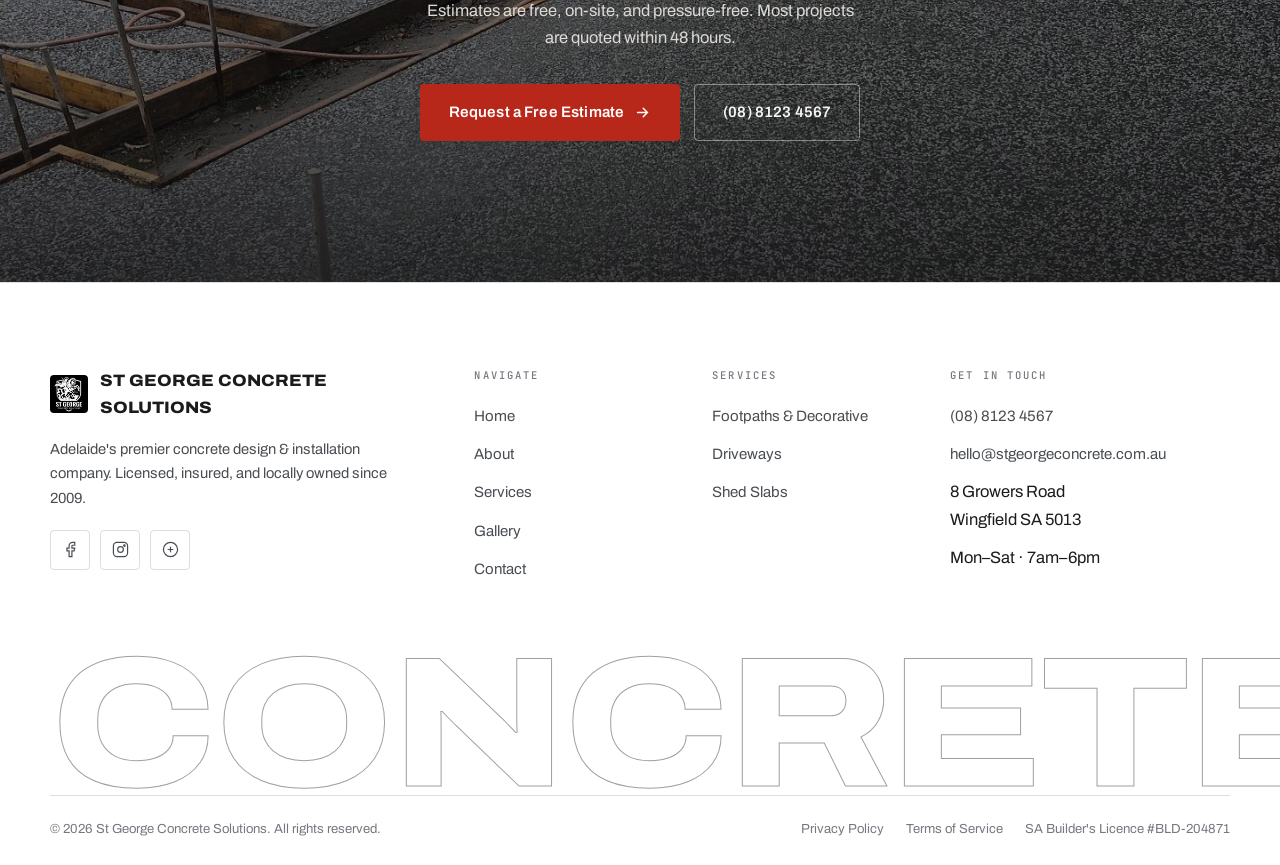
==== commit 3c29af63: "Rescope services to footpaths/driveways/shed slabs, add red glow styling Drops commercial, patios, p" ====
--- a/index.html
+++ b/index.html
@@ -5,11 +5,11 @@
 <script>(function(){try{var t=localStorage.getItem('sg-theme');if(!t){t=(window.matchMedia&&window.matchMedia('(prefers-color-scheme: dark)').matches)?'dark':'light';}document.documentElement.setAttribute('data-theme',t);}catch(e){document.documentElement.setAttribute('data-theme','light');}})();</script>
 <meta name="viewport" content="width=device-width, initial-scale=1.0">
 <title>St George Concrete Solutions | Premium Concrete in Adelaide, SA</title>
-<meta name="description" content="Adelaide's premier concrete design & installation company. Stamped concrete, driveways, patios, pool decks & more. Licensed, insured, 15+ years.">
+<meta name="description" content="Adelaide's footpath, driveway and shed slab specialists. Licensed, insured, 15+ years of experience.">
 <link rel="preconnect" href="https://fonts.googleapis.com">
 <link rel="preconnect" href="https://fonts.gstatic.com" crossorigin>
 <link href="https://fonts.googleapis.com/css2?family=Archivo:ital,wdth,wght@0,62..125,100..900;1,62..125,100..900&family=JetBrains+Mono:wght@400;500;600&display=swap" rel="stylesheet">
-<link rel="icon" href="data:image/svg+xml,%3Csvg xmlns='http://www.w3.org/2000/svg' viewBox='0 0 100 100'%3E%3Crect width='100' height='100' rx='14' fill='%23B0431F'/%3E%3Ctext x='50' y='66' font-size='46' font-family='Arial,Helvetica,sans-serif' font-weight='800' fill='%23ffffff' text-anchor='middle'%3ESG%3C/text%3E%3C/svg%3E">
+<link rel="icon" href="data:image/svg+xml,%3Csvg xmlns='http://www.w3.org/2000/svg' viewBox='0 0 100 100'%3E%3Crect width='100' height='100' rx='14' fill='%23B8281A'/%3E%3Ctext x='50' y='66' font-size='46' font-family='Arial,Helvetica,sans-serif' font-weight='800' fill='%23ffffff' text-anchor='middle'%3ESG%3C/text%3E%3C/svg%3E">
 <link rel="stylesheet" href="styles.css">
 </head>
 <body>
@@ -58,12 +58,12 @@
 
   <section class="hero">
     <div class="hero-bg">
-      <img src="concrete.jpg" data-file="concrete.jpg" data-w="1920" data-h="1080" data-label="Hero — luxury stamped concrete patio, wide shot" alt="Luxury stamped concrete patio by St George Concrete Solutions" loading="lazy">
+      <img src="concrete.jpg" data-file="concrete.jpg" data-w="1920" data-h="1080" data-label="Hero — exposed aggregate driveway, wide shot" alt="Exposed aggregate driveway by St George Concrete Solutions" loading="lazy">
     </div>
     <div class="container hero-inner">
       <div class="eyebrow">Adelaide, South Australia · Licensed &amp; Insured · Est. 2009</div>
       <h1>Poured to last.<br><em>Finished to impress.</em></h1>
-      <p class="lead">St George Concrete Solutions designs and hand-finishes driveways, patios, pool decks and foundations across Adelaide and the Adelaide Hills — engineered for our reactive clay soils, built to outlast them.</p>
+      <p class="lead">St George Concrete Solutions pours and hand-finishes footpaths, driveways and shed slabs across Adelaide and the Adelaide Hills — engineered for our reactive clay soils, built to outlast them.</p>
       <div class="hero-cta">
         <a href="contact.html" class="btn btn-solid"><span>Get a Free Estimate</span><svg viewBox="0 0 24 24" fill="none" stroke="currentColor" stroke-width="2" stroke-linecap="round" aria-hidden="true"><path d="M5 12h14M13 6l6 6-6 6"/></svg></a>
         <a href="gallery.html" class="btn btn-outline"><span>See Our Work</span><svg viewBox="0 0 24 24" fill="none" stroke="currentColor" stroke-width="2" stroke-linecap="round" aria-hidden="true"><path d="M5 12h14M13 6l6 6-6 6"/></svg></a>
@@ -72,7 +72,7 @@
         <div class="cell"><b>15+</b><span>Years in Adelaide</span></div>
         <div class="cell"><b>800+</b><span>Projects poured</span></div>
         <div class="cell"><b>4.9★</b><span>Average rating</span></div>
-        <div class="cell"><b>BLD-204871</b><span>Licensed &amp; insured</span></div>
+        <div class="cell"><b>Licensed</b><span>&amp; fully insured</span></div>
       </div>
     </div>
   </section>
@@ -82,48 +82,48 @@
       <div class="section-head center reveal">
         <div class="eyebrow">What we build</div>
         <h2 class="section-title">Concrete services, <em>elevated.</em></h2>
-        <p class="section-sub">From a quiet backyard patio to a full commercial foundation — every project gets the same obsessive finish work.</p>
+        <p class="section-sub">Footpaths, driveways and shed slabs — every project gets the same obsessive finish work.</p>
       </div>
       <div class="services-grid">
         <article class="service-card reveal-scale d1">
           <div class="service-media">
-            <img src="concrete3.jpg" data-file="concrete3.jpg" data-w="800" data-h="640" data-label="Service — Decorative" alt="Stamped &amp; Decorative in Adelaide, South Australia" loading="lazy">
-            <span class="service-tag">Decorative</span>
+            <img src="concrete6.jpg" data-file="concrete6.jpg" data-w="800" data-h="640" data-label="Service — Footpaths" alt="Footpaths &amp; Decorative in Adelaide, South Australia" loading="lazy">
+            <span class="service-tag">Footpaths</span>
           </div>
           <div class="service-body">
-            <h3>Stamped &amp; Decorative</h3>
-            <p>Slate, cobblestone and wood-plank textures with hand-applied stains — no two patios look alike.</p>
+            <h3>Footpaths &amp; Decorative</h3>
+            <p>Exposed aggregate, coloured or plain broom-finish footpaths and crossovers — decorative options if you want them.</p>
             <a href="services.html" class="service-link"><span>View service</span><svg viewBox="0 0 24 24" fill="none" stroke="currentColor" stroke-width="2" stroke-linecap="round" aria-hidden="true"><path d="M5 12h14M13 6l6 6-6 6"/></svg></a>
           </div>
         </article>
 
         <article class="service-card reveal-scale d2">
           <div class="service-media">
-            <img src="concrete4.jpg" data-file="concrete4.jpg" data-w="800" data-h="640" data-label="Service — Driveways" alt="Custom Driveways in Adelaide, South Australia" loading="lazy">
+            <img src="concrete4.jpg" data-file="concrete4.jpg" data-w="800" data-h="640" data-label="Service — Driveways" alt="Driveways in Adelaide, South Australia" loading="lazy">
             <span class="service-tag">Driveways</span>
           </div>
           <div class="service-body">
-            <h3>Custom Driveways</h3>
-            <p>Exposed aggregate, broom-finish or stamped borders, engineered for Adelaide's heat cycles.</p>
+            <h3>Driveways</h3>
+            <p>Exposed aggregate, broom-finish or coloured driveways, engineered for Adelaide's heat cycles and clay soils.</p>
             <a href="services.html" class="service-link"><span>View service</span><svg viewBox="0 0 24 24" fill="none" stroke="currentColor" stroke-width="2" stroke-linecap="round" aria-hidden="true"><path d="M5 12h14M13 6l6 6-6 6"/></svg></a>
           </div>
         </article>
 
         <article class="service-card reveal-scale d3">
           <div class="service-media">
-            <img src="concrete5.jpg" data-file="concrete5.jpg" data-w="800" data-h="640" data-label="Service — Outdoor living" alt="Patios &amp; Outdoor Living in Adelaide, South Australia" loading="lazy">
-            <span class="service-tag">Outdoor living</span>
+            <img src="concrete10.jpg" data-file="concrete10.jpg" data-w="800" data-h="640" data-label="Service — Shed Slabs" alt="Shed Slabs in Adelaide, South Australia" loading="lazy">
+            <span class="service-tag">Shed Slabs</span>
           </div>
           <div class="service-body">
-            <h3>Patios &amp; Outdoor Living</h3>
-            <p>Full outdoor rooms — fire features, seat walls and kitchens poured to match your home.</p>
+            <h3>Shed Slabs</h3>
+            <p>Reinforced, level slabs sized to your shed or carport kit — screeded flat and finished to last.</p>
             <a href="services.html" class="service-link"><span>View service</span><svg viewBox="0 0 24 24" fill="none" stroke="currentColor" stroke-width="2" stroke-linecap="round" aria-hidden="true"><path d="M5 12h14M13 6l6 6-6 6"/></svg></a>
           </div>
         </article>
 
       </div>
       <div style="text-align:center; margin-top:52px;">
-        <a href="services.html" class="btn btn-outline"><span>View All Six Services</span><svg viewBox="0 0 24 24" fill="none" stroke="currentColor" stroke-width="2" stroke-linecap="round" aria-hidden="true"><path d="M5 12h14M13 6l6 6-6 6"/></svg></a>
+        <a href="services.html" class="btn btn-outline"><span>View All Services</span><svg viewBox="0 0 24 24" fill="none" stroke="currentColor" stroke-width="2" stroke-linecap="round" aria-hidden="true"><path d="M5 12h14M13 6l6 6-6 6"/></svg></a>
       </div>
     </div>
   </section>
@@ -132,7 +132,7 @@
     <div class="container about-grid">
       <div class="about-media reveal-left">
         <div class="img-wrap">
-          <img src="concrete2.jpg" data-file="concrete2.jpg" data-w="900" data-h="1125" data-label="About — crew finishing a stamped concrete slab" alt="St George Concrete Solutions crew hand-finishing a stamped slab" loading="lazy">
+          <img src="concrete2.jpg" data-file="concrete2.jpg" data-w="900" data-h="1125" data-label="About — crew finishing a driveway pour" alt="St George Concrete Solutions crew hand-finishing a driveway pour" loading="lazy">
         </div>
         <div class="about-badge"><span>EST.</span><b>2009</b><span>SA</span></div>
       </div>
@@ -164,41 +164,32 @@
     </div>
   </section>
 
-  <section class="stats-band">
-    <div class="container stats-grid">
-      <div class="stat-card reveal"><div class="stat-num"><span class="count" data-target="15">0</span><span class="suffix">+</span></div><div class="stat-label">Years of excellence</div></div>
-      <div class="stat-card reveal d1"><div class="stat-num"><span class="count" data-target="812">0</span><span class="suffix">+</span></div><div class="stat-label">Projects delivered</div></div>
-      <div class="stat-card reveal d2"><div class="stat-num"><span class="count" data-target="100">0</span><span class="suffix">%</span></div><div class="stat-label">Licensed &amp; insured</div></div>
-      <div class="stat-card reveal d3"><div class="stat-num"><span class="count" data-target="49" data-decimal="1">0</span><span class="suffix">★</span></div><div class="stat-label">Average client rating</div></div>
-    </div>
-  </section>
-
   <section class="section">
     <div class="container">
       <div class="section-head center reveal">
         <div class="eyebrow">Recent work</div>
         <h2 class="section-title">A portfolio worth <em>standing on.</em></h2>
-        <p class="section-sub">A small sample of driveways, patios and decorative work completed across Greater Adelaide.</p>
+        <p class="section-sub">A small sample of footpaths, driveways and shed slabs completed across Greater Adelaide.</p>
       </div>
       <div class="gallery-grid g-4 reveal">
-        <a class="gallery-item" data-cat="driveways" href="gallery.html" aria-label="Driveways: Belair Hills Estate — open gallery">
-          <img src="concrete9.jpg" data-file="concrete9.jpg" data-w="800" data-h="1000" data-label="Gallery — Belair Hills Estate" alt="Driveways: Belair Hills Estate" loading="lazy">
-          <div class="gallery-overlay"><div class="cat">Driveways</div><div class="ti">Belair Hills Estate</div></div>
+        <a class="gallery-item" data-cat="driveways" href="gallery.html" aria-label="Driveways: Belair Hills Driveway — open gallery">
+          <img src="concrete9.jpg" data-file="concrete9.jpg" data-w="800" data-h="1000" data-label="Gallery — Belair Hills Driveway" alt="Driveways: Belair Hills Driveway" loading="lazy">
+          <div class="gallery-overlay"><div class="cat">Driveways</div><div class="ti">Belair Hills Driveway</div></div>
         </a>
 
-        <a class="gallery-item" data-cat="patios" href="gallery.html" aria-label="Patios: Burnside Residence — open gallery">
-          <img src="concrete10.jpg" data-file="concrete10.jpg" data-w="1000" data-h="640" data-label="Gallery — Burnside Residence" alt="Patios: Burnside Residence" loading="lazy">
-          <div class="gallery-overlay"><div class="cat">Patios</div><div class="ti">Burnside Residence</div></div>
+        <a class="gallery-item" data-cat="footpaths" href="gallery.html" aria-label="Footpaths: Beaumont Footpath — open gallery">
+          <img src="concrete11.jpg" data-file="concrete11.jpg" data-w="1000" data-h="640" data-label="Gallery — Beaumont Footpath" alt="Footpaths: Beaumont Footpath" loading="lazy">
+          <div class="gallery-overlay"><div class="cat">Footpaths</div><div class="ti">Beaumont Footpath</div></div>
         </a>
 
-        <a class="gallery-item" data-cat="pool-decks" href="gallery.html" aria-label="Pool Decks: Beaumont Pool — open gallery">
-          <img src="concrete11.jpg" data-file="concrete11.jpg" data-w="700" data-h="640" data-label="Gallery — Beaumont Pool" alt="Pool Decks: Beaumont Pool" loading="lazy">
-          <div class="gallery-overlay"><div class="cat">Pool Decks</div><div class="ti">Beaumont Pool</div></div>
+        <a class="gallery-item" data-cat="shed-slabs" href="gallery.html" aria-label="Shed Slabs: Burnside Shed Slab — open gallery">
+          <img src="concrete10.jpg" data-file="concrete10.jpg" data-w="700" data-h="640" data-label="Gallery — Burnside Shed Slab" alt="Shed Slabs: Burnside Shed Slab" loading="lazy">
+          <div class="gallery-overlay"><div class="cat">Shed Slabs</div><div class="ti">Burnside Shed Slab</div></div>
         </a>
 
-        <a class="gallery-item" data-cat="decorative" href="gallery.html" aria-label="Decorative: Glenelg Walkway — open gallery">
-          <img src="concrete12.jpg" data-file="concrete12.jpg" data-w="700" data-h="640" data-label="Gallery — Glenelg Walkway" alt="Decorative: Glenelg Walkway" loading="lazy">
-          <div class="gallery-overlay"><div class="cat">Decorative</div><div class="ti">Glenelg Walkway</div></div>
+        <a class="gallery-item" data-cat="driveways" href="gallery.html" aria-label="Driveways: Glenelg Driveway — open gallery">
+          <img src="concrete12.jpg" data-file="concrete12.jpg" data-w="700" data-h="640" data-label="Gallery — Glenelg Driveway" alt="Driveways: Glenelg Driveway" loading="lazy">
+          <div class="gallery-overlay"><div class="cat">Driveways</div><div class="ti">Glenelg Driveway</div></div>
         </a>
 
       </div>
@@ -218,7 +209,7 @@
         <div class="tm-track" id="tmTrack">
           <div class="tm-slide active">
             <div class="tm-stars" aria-hidden="true">★★★★★</div>
-            <p class="quote">"They replaced our entire driveway and back patio in one week. The stamped pattern looks like natural slate — neighbors keep asking who did it."</p>
+            <p class="quote">"They replaced our whole driveway and front footpath in a week. It looks like a completely different house — neighbours keep asking who did it."</p>
             <div class="tm-person">
               <span class="initials" aria-hidden="true">RM</span>
               <div class="who"><b>Rachel M.</b><span>Burnside, Adelaide</span></div>
@@ -226,20 +217,12 @@
           </div>
           <div class="tm-slide">
             <div class="tm-stars" aria-hidden="true">★★★★★</div>
-            <p class="quote">"Best bid, cleanest job site, and they finished a full day ahead of schedule. Our pool deck stays cool even in August."</p>
+            <p class="quote">"Best quote, cleanest job site, and they finished a day ahead of schedule. Our new shed slab is dead level and drains perfectly."</p>
             <div class="tm-person">
               <span class="initials" aria-hidden="true">DT</span>
               <div class="who"><b>Derek T.</b><span>Beaumont, Adelaide</span></div>
             </div>
           </div>
-          <div class="tm-slide">
-            <div class="tm-stars" aria-hidden="true">★★★★★</div>
-            <p class="quote">"As a builder I've used a lot of crews. St George Concrete Solutions is the only one I trust on foundations for custom homes."</p>
-            <div class="tm-person">
-              <span class="initials" aria-hidden="true">ML</span>
-              <div class="who"><b>Marcus L.</b><span>General Contractor, Adelaide</span></div>
-            </div>
-          </div>
         </div>
         <div class="tm-nav">
           <button id="tmPrev" aria-label="Previous testimonial"><svg viewBox="0 0 24 24" fill="none" stroke="currentColor" stroke-width="2" stroke-linecap="round" aria-hidden="true"><path d="M15 18l-6-6 6-6"/></svg></button>
@@ -252,7 +235,7 @@
 
   <section class="cta-banner">
     <div class="cta-bg">
-      <img src="concrete15.jpg" data-file="concrete15.jpg" data-w="1920" data-h="1200" data-label="CTA banner — dusk shot of finished driveway" alt="Finished stamped concrete driveway at dusk" loading="lazy">
+      <img src="concrete15.jpg" data-file="concrete15.jpg" data-w="1920" data-h="1200" data-label="CTA banner — dusk shot of finished slab" alt="Finished concrete slab at dusk" loading="lazy">
     </div>
     <div class="container cta-content reveal">
       <div class="eyebrow">Ready when you are</div>
@@ -292,11 +275,9 @@
       <div class="footer-col">
         <h5>Services</h5>
         <ul>
-          <li><a href="services.html">Stamped &amp; Decorative</a></li>
-          <li><a href="services.html">Custom Driveways</a></li>
-          <li><a href="services.html">Patios &amp; Outdoor Living</a></li>
-          <li><a href="services.html">Pool Decks</a></li>
-          <li><a href="services.html">Foundations &amp; Commercial</a></li>
+          <li><a href="services.html">Footpaths &amp; Decorative</a></li>
+          <li><a href="services.html">Driveways</a></li>
+          <li><a href="services.html">Shed Slabs</a></li>
         </ul>
       </div>
       <div class="footer-col">
--- a/styles.css
+++ b/styles.css
@@ -17,10 +17,10 @@
   --muted:#75797F;
   --line:rgba(26,27,28,.14);
   --line-strong:rgba(26,27,28,.42);
-  --accent:#B0431F;        /* burnt-clay oxide */
-  --accent-hover:#9A3818;
+  --accent:#B8281A;        /* burnt-clay red */
+  --accent-hover:#9C2115;
   --on-accent:#FFFFFF;
-  --accent-soft:rgba(176,67,31,.08);
+  --accent-soft:rgba(184,40,26,.08);
   --scrim:linear-gradient(180deg,rgba(16,16,17,.62) 0%,rgba(16,16,17,.38) 45%,rgba(16,16,17,.72) 100%);
   --shadow:0 24px 48px -28px rgba(20,20,22,.28);
   --header-h:74px;
@@ -36,10 +36,10 @@
   --muted:#8E9298;
   --line:rgba(241,240,237,.13);
   --line-strong:rgba(241,240,237,.38);
-  --accent:#E05F36;
-  --accent-hover:#EE744E;
+  --accent:#E5493A;
+  --accent-hover:#EE6152;
   --on-accent:#141414;     /* safety-sign: dark text on oxide */
-  --accent-soft:rgba(224,95,54,.13);
+  --accent-soft:rgba(229,73,58,.13);
   --scrim:linear-gradient(180deg,rgba(10,10,11,.72) 0%,rgba(10,10,11,.46) 45%,rgba(10,10,11,.82) 100%);
   --shadow:0 24px 48px -26px rgba(0,0,0,.6);
 }
@@ -342,18 +342,8 @@
 .tm-dots button{width:8px;height:8px;border-radius:50%;background:var(--line-strong);transition:all .25s}
 .tm-dots button.active{background:var(--accent);transform:scale(1.25)}
 
-/* ---------- Stats band ---------- */
-.stats-band{border-top:1px solid var(--line);background:var(--surface)}
-.stats-grid{display:grid;grid-template-columns:repeat(4,1fr)}
-.stat-card{padding:clamp(34px,4vw,52px) 26px;text-align:center;border-right:1px solid var(--line)}
-.stat-card:last-child{border-right:0}
-.stat-num{font-size:clamp(2rem,4vw,2.9rem);font-weight:800;font-stretch:112%;letter-spacing:-.02em;line-height:1}
-.stat-num .suffix{color:var(--accent)}
-.stat-label{font-family:"JetBrains Mono",monospace;font-size:.64rem;letter-spacing:.18em;
-  text-transform:uppercase;color:var(--muted);margin-top:12px}
-
 /* ---------- Values ---------- */
-.values-grid{display:grid;grid-template-columns:repeat(4,1fr);gap:22px}
+.values-grid{display:grid;grid-template-columns:repeat(3,1fr);gap:22px}
 .value-card{background:var(--surface);border:1px solid var(--line);border-radius:var(--r-lg);
   padding:30px 26px;transition:transform .3s var(--ease),box-shadow .3s,border-color .3s}
 .value-card:hover{transform:translateY(-4px);box-shadow:var(--shadow);border-color:var(--line-strong)}
@@ -363,19 +353,6 @@
 .value-card h4{margin-bottom:8px;font-size:1.08rem}
 .value-card p{font-size:.92rem;color:var(--ink-2)}
 
-/* ---------- Team ---------- */
-.team-grid{display:grid;grid-template-columns:repeat(3,1fr);gap:26px}
-.team-card{background:var(--surface);border:1px solid var(--line);border-radius:var(--r-lg);overflow:hidden;
-  transition:transform .3s var(--ease),box-shadow .3s}
-.team-card:hover{transform:translateY(-5px);box-shadow:var(--shadow)}
-.team-media{aspect-ratio:4/5;overflow:hidden}
-.team-media img{width:100%;height:100%;object-fit:cover;transition:transform .6s var(--ease)}
-.team-card:hover .team-media img{transform:scale(1.04)}
-.team-info{padding:20px 22px;border-top:1px solid var(--line)}
-.team-info b{display:block}
-.team-info span{font-family:"JetBrains Mono",monospace;font-size:.64rem;letter-spacing:.16em;
-  text-transform:uppercase;color:var(--muted)}
-
 /* ---------- Process ---------- */
 .process-grid{display:grid;grid-template-columns:repeat(4,1fr);gap:30px;position:relative}
 .process-grid::before{content:"";position:absolute;top:23px;left:6%;right:6%;height:1px;background:var(--line-strong)}
@@ -407,7 +384,7 @@
   background:var(--accent-soft);color:var(--accent);display:grid;place-items:center}
 .contact-info-card .ic svg{width:20px;height:20px}
 .contact-info-card b{display:block;margin-bottom:3px}
-.contact-info-card p{font-size:.93rem;color:var(--ink-2);margin:0}
+.contact-info-card p{font-size:.93rem;color:var(--ink-2);margin:0;overflow-wrap:anywhere}
 .contact-info-card a{color:var(--accent);font-weight:600}
 .contact-info-card a:hover{text-decoration:underline}
 
@@ -472,7 +449,7 @@
   text-transform:uppercase;color:var(--muted);margin-bottom:18px;font-weight:500}
 .footer-col p{font-size:.92rem;color:var(--ink-2)}
 .footer-col ul{display:flex;flex-direction:column;gap:11px}
-.footer-col ul a{color:var(--ink-2);font-size:.94rem;transition:color .2s}
+.footer-col ul a{color:var(--ink-2);font-size:.94rem;transition:color .2s;overflow-wrap:anywhere}
 .footer-col ul a:hover{color:var(--accent)}
 .footer-logo{display:flex;align-items:center;gap:12px;font-weight:800;font-stretch:110%;
   text-transform:uppercase;margin-bottom:16px}
@@ -483,12 +460,6 @@
   display:grid;place-items:center;color:var(--ink-2);transition:all .2s}
 .footer-social a:hover{border-color:var(--accent);color:var(--accent)}
 .footer-social svg{width:17px;height:17px}
-.newsletter{display:flex;border:1px solid var(--line);border-radius:var(--r);overflow:hidden;margin-top:14px;background:var(--bg)}
-.newsletter input{flex:1;min-width:0;border:0;background:none;padding:12px 15px;font-size:.92rem}
-.newsletter input:focus{outline:none}
-.newsletter button{padding:0 16px;background:var(--accent);color:var(--on-accent);transition:background .2s}
-.newsletter button:hover{background:var(--accent-hover)}
-.newsletter button svg{width:16px;height:16px}
 .footer-big-word{
   font-weight:800;font-stretch:120%;text-transform:uppercase;text-align:center;line-height:.78;
   font-size:clamp(3.6rem,14.5vw,12rem);letter-spacing:-.02em;margin-top:clamp(40px,6vw,70px);
@@ -506,8 +477,57 @@
   background:var(--surface);border:1px solid var(--line);color:var(--ink);display:grid;place-items:center;
   opacity:0;visibility:hidden;transform:translateY(10px);transition:all .3s var(--ease);box-shadow:var(--shadow)}
 #top-btn.show{opacity:1;visibility:visible;transform:none}
-#top-btn:hover{color:var(--accent);border-color:var(--accent)}
+#top-btn:hover{color:var(--accent);border-color:var(--accent);box-shadow:0 0 18px var(--glow-2)}
 #top-btn svg{width:18px;height:18px}
+
+/* ---------- Futuristic accent glow ---------- */
+:root{
+  --glow-1:color-mix(in srgb,var(--accent) 75%,transparent);
+  --glow-2:color-mix(in srgb,var(--accent) 38%,transparent);
+  --glow-3:color-mix(in srgb,var(--accent) 16%,transparent);
+}
+@keyframes glowPulse{
+  0%,100%{box-shadow:0 0 10px var(--glow-2),0 0 2px var(--glow-1)}
+  50%{box-shadow:0 0 30px var(--glow-2),0 0 8px var(--glow-1)}
+}
+@keyframes dotPulse{
+  0%,100%{box-shadow:0 0 0 0 var(--glow-2)}
+  50%{box-shadow:0 0 9px 3px var(--glow-2)}
+}
+@keyframes textGlow{
+  0%,100%{text-shadow:0 0 12px var(--glow-2),0 0 2px var(--glow-1)}
+  50%{text-shadow:0 0 24px var(--glow-2),0 0 6px var(--glow-1)}
+}
+
+.btn-solid{animation:glowPulse 2.6s ease-in-out infinite}
+.btn-solid:hover{animation-play-state:paused;box-shadow:0 0 32px var(--glow-2),0 0 10px var(--glow-1)}
+.btn-outline:hover{box-shadow:0 0 22px var(--glow-3),0 0 6px var(--glow-2)}
+
+.eyebrow::before{animation:dotPulse 2.2s ease-in-out infinite}
+
+h1 em,.section-title em{animation:textGlow 3.2s ease-in-out infinite}
+
+.nav-links a.active::after{box-shadow:0 0 10px var(--glow-1),0 0 3px var(--glow-1)}
+
+.service-card:hover,.value-card:hover{box-shadow:var(--shadow),0 0 36px var(--glow-3)}
+
+.filter-btn.active{box-shadow:0 0 16px var(--glow-2),0 0 4px var(--glow-1)}
+
+.theme-toggle:hover{box-shadow:0 0 14px var(--glow-3)}
+
+.field input:focus,.field select:focus,.field textarea:focus{box-shadow:0 0 0 4px var(--glow-3),0 0 14px var(--glow-2)}
+
+.tm-dots button.active{box-shadow:0 0 8px var(--glow-1)}
+
+.logo .mark{box-shadow:0 0 16px var(--glow-2)}
+
+.about-badge{box-shadow:0 0 24px var(--glow-2)}
+
+.process-num{box-shadow:0 0 0 8px var(--bg),0 0 18px var(--glow-2)}
+
+.faq-plus::before,.faq-plus::after{box-shadow:0 0 6px var(--glow-1)}
+
+:focus-visible{box-shadow:0 0 0 4px var(--glow-3)}
 
 /* ---------- Reveal on scroll ---------- */
 .reveal,.reveal-left,.reveal-right,.reveal-scale{opacity:0;transition:opacity .7s var(--ease),transform .7s var(--ease)}
@@ -530,8 +550,6 @@
 }
 @media (max-width:1080px){
   .gallery-grid.g-4{grid-template-columns:repeat(2,1fr)}
-  .services-grid{grid-template-columns:repeat(2,1fr)}
-  .values-grid{grid-template-columns:repeat(2,1fr)}
   .gallery-grid{grid-template-columns:repeat(3,1fr)}
 }
 @media (max-width:990px){
@@ -543,12 +561,10 @@
   .about-grid,.area-grid,.contact-grid,.faq-grid{grid-template-columns:1fr}
   .about-media{max-width:480px}
   .about-badge{right:12px}
+  .services-grid,.values-grid{grid-template-columns:1fr}
   .process-grid{grid-template-columns:repeat(2,1fr);gap:36px 26px}
   .process-grid::before{display:none}
   .process-num{box-shadow:none}
-  .stats-grid{grid-template-columns:repeat(2,1fr)}
-  .stat-card:nth-child(2){border-right:0}
-  .stat-card:nth-child(-n+2){border-bottom:1px solid var(--line)}
   .footer-grid{grid-template-columns:1fr 1fr}
   .hero-ticket{grid-template-columns:repeat(2,1fr)}
   .hero-ticket .cell{padding-left:0;border-right:0;border-bottom:1px solid rgba(244,243,241,.22)}
@@ -557,17 +573,13 @@
   .hero-ticket .cell:nth-child(even){padding-left:18px}
   .hero-ticket .cell:nth-child(n+3){border-bottom:0}
   .gallery-grid{grid-template-columns:repeat(2,1fr);grid-auto-rows:200px}
-  .team-grid{grid-template-columns:1fr 1fr}
-  .team-grid .team-card:last-child{grid-column:1/-1;max-width:calc(50% - 13px);margin-inline:auto;width:100%}
 }
 @media (max-width:620px){
   body{font-size:15.5px}
-  .services-grid,.values-grid,.form-row,.team-grid{grid-template-columns:1fr}
-  .team-grid .team-card:last-child{max-width:none}
+  .form-row{grid-template-columns:1fr}
   .process-grid{grid-template-columns:1fr;gap:30px}
   .gallery-grid,.gallery-grid.g-4{grid-template-columns:1fr 1fr;grid-auto-rows:170px}
   .gallery-item.wide{grid-column:span 2}
-  .stat-card{padding:28px 14px}
   .footer-grid{grid-template-columns:1fr}
   .hero{min-height:88svh}
   .btn{padding:14px 22px}
@@ -577,7 +589,7 @@
 @media (max-width:520px){
   .nav-inner{gap:14px}
   .logo{gap:10px}
-  .logo .mark{width:38px;height:38px;font-size:.9rem}
+  .logo .mark{width:38px;height:38px}
   .logo .word b{font-size:.82rem}
   .logo .word small{display:none}
   .theme-toggle,.burger{width:38px;height:38px}
